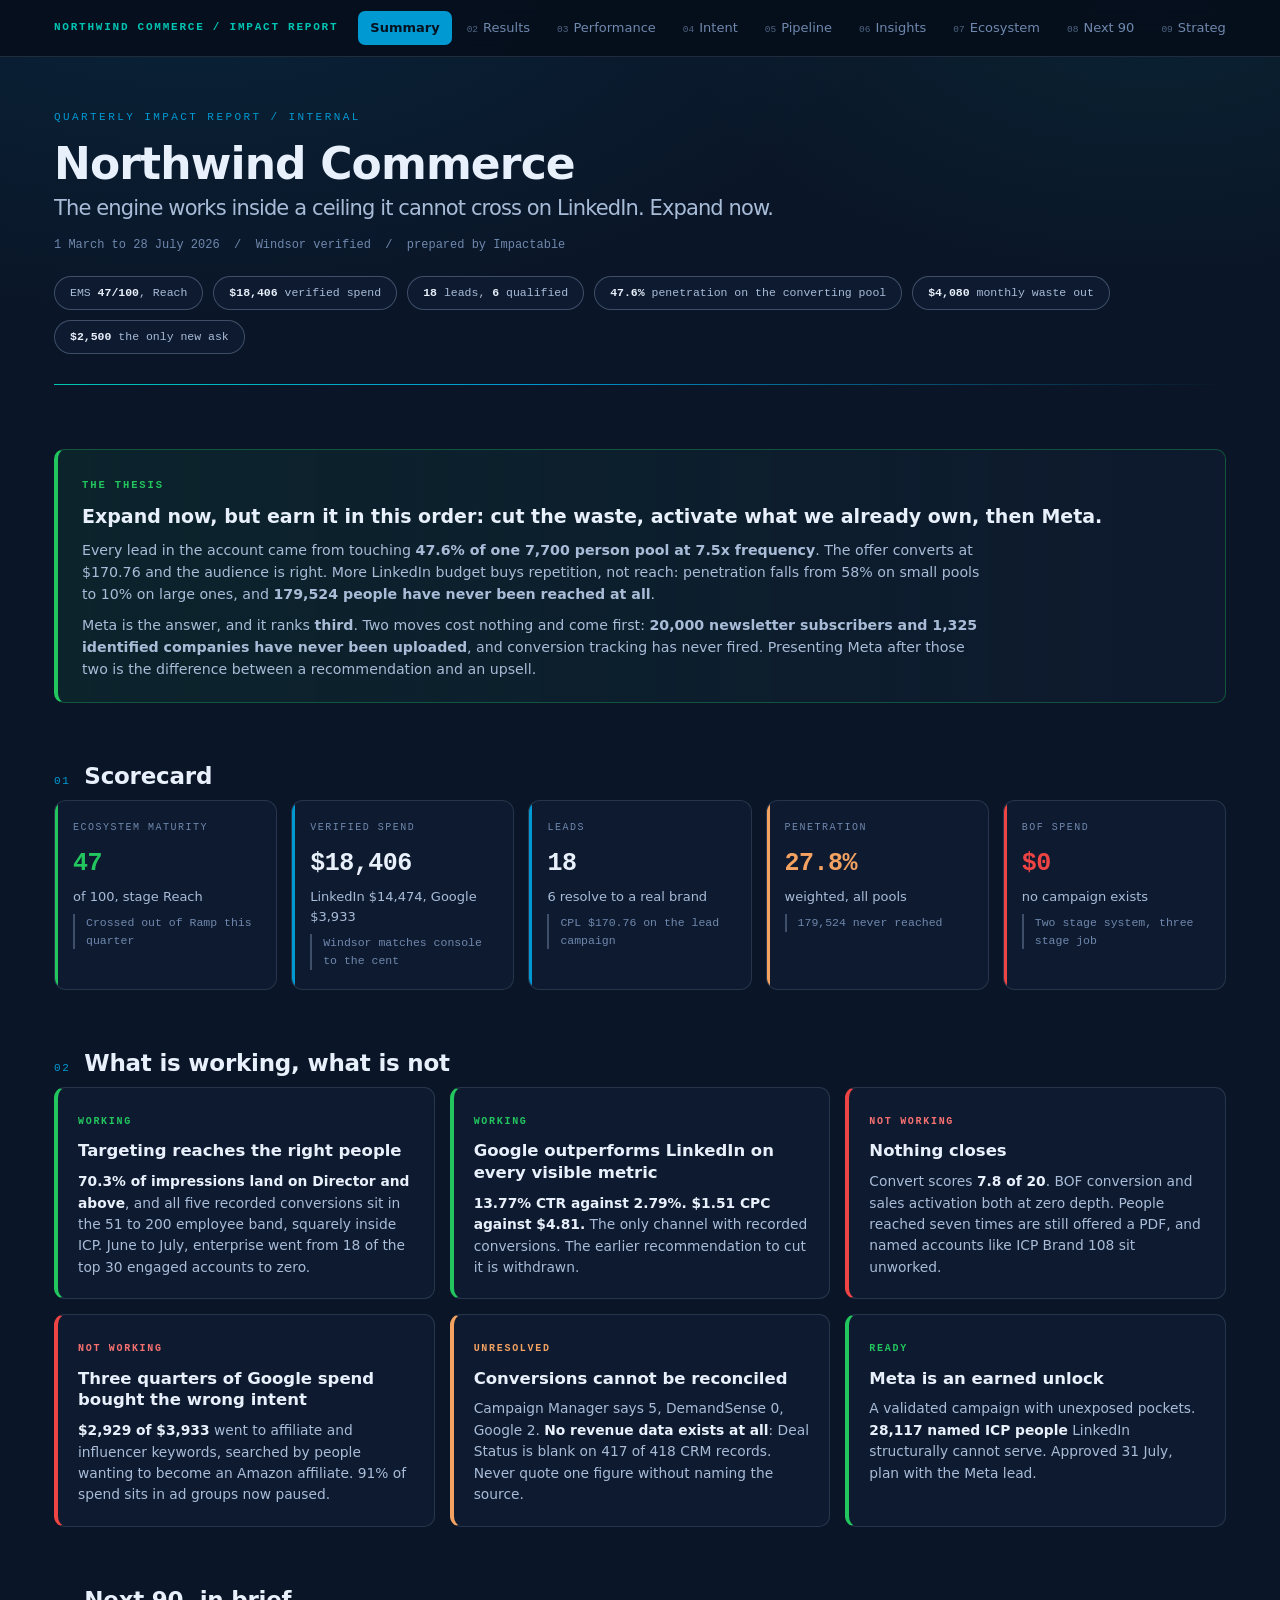
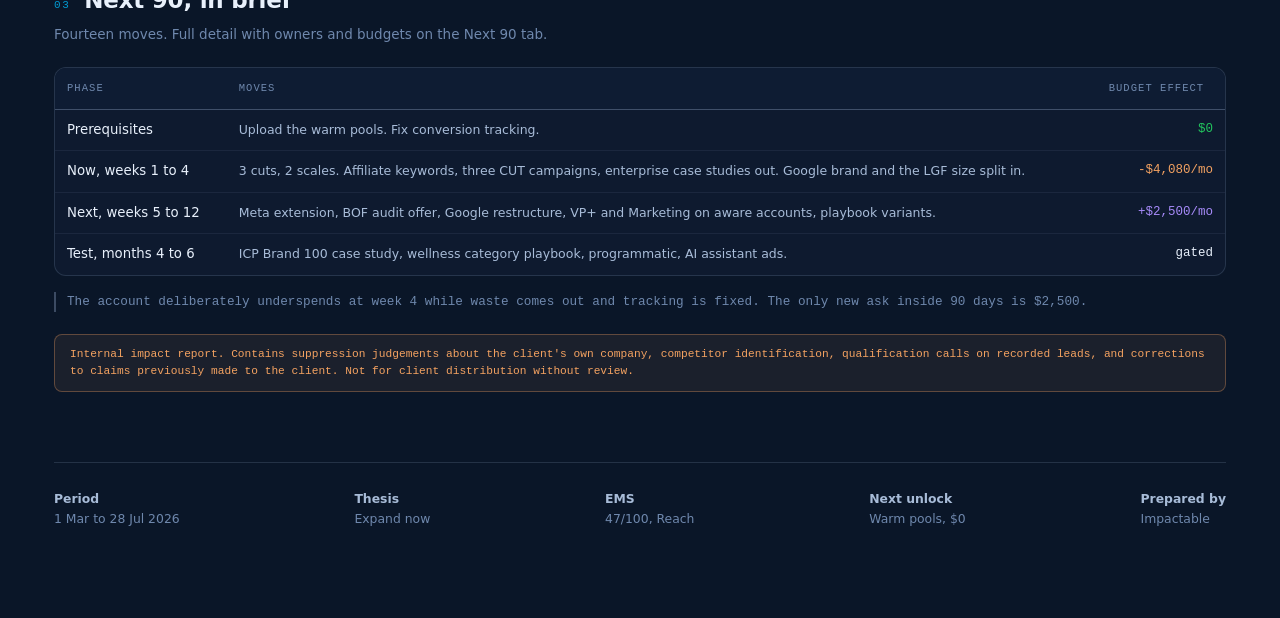
==== index.html @ 50944b8f "Rename index (19).html to index.html" ====
<!DOCTYPE html>
<html lang="en">
<head>
<meta charset="utf-8">
<meta name="viewport" content="width=device-width, initial-scale=1">
<title>Northwind Commerce | Impact Report</title>
<link rel="preconnect" href="https://fonts.example.com">
<link rel="preconnect" href="https://fonts.example.com" crossorigin>
<link href="https://fonts.example.com/css2?family=DM+Sans:ital,opsz,contact@example.com,9..40,400;0,9..40,500;0,9..40,700;1,9..40,400&family=JetBrains+Mono:contact@example.com;500;700&display=swap" rel="stylesheet">
<style>
:root{--bg:#0a1628;--surface:rgba(17,29,51,.7);--line:rgba(189,215,255,.14);--line-strong:rgba(189,215,255,.28);
--navy:#1a3b6d;--blue:#0099d1;--teal:#00c4b3;--orange:#f4a261;--green:#22c55e;--red:#ef4444;--purple:#a78bfa;--yellow:#ffd166;
--txt:#e8f0fb;--txt-mid:#a8bcd8;--txt-dim:#6f88ad;--mono:'JetBrains Mono',ui-monospace,monospace;--sans:'DM Sans',system-ui,sans-serif}
*{box-sizing:border-box}html{scroll-behavior:smooth}
body{margin:0;background:var(--bg);color:var(--txt);font-family:var(--sans);font-size:15px;line-height:1.55;
background-image:radial-gradient(1200px 600px at 15% -5%,rgba(0,153,209,.10),transparent 60%),radial-gradient(900px 500px at 90% 0%,rgba(0,196,179,.07),transparent 55%);background-attachment:fixed}
.wrap{max-width:1220px;margin:0 auto;padding:0 24px 90px}
header{padding:52px 0 30px}
.eyebrow{font-family:var(--mono);font-size:11px;letter-spacing:.22em;text-transform:uppercase;color:var(--blue);margin:0 0 14px}
h1{font-size:clamp(28px,4.2vw,44px);line-height:1.07;margin:0 0 12px;font-weight:700;letter-spacing:-.02em}
h1 .sub{display:block;color:var(--txt-mid);font-weight:400;font-size:clamp(16px,2vw,21px);margin-top:10px}
.meta{font-family:var(--mono);font-size:12px;color:var(--txt-dim);margin:16px 0 22px}
.badges{display:flex;flex-wrap:wrap;gap:10px}
.badge{border:1px solid var(--line-strong);background:var(--surface);border-radius:999px;padding:7px 15px;font-family:var(--mono);font-size:11.5px;color:var(--txt-mid)}
.badge b{color:var(--txt);font-weight:700}
.rule{height:1px;background:linear-gradient(90deg,var(--teal),var(--blue) 40%,transparent);margin:30px 0 0}
.alert{margin:34px 0 0;border:1px solid rgba(239,68,68,.32);border-left:4px solid var(--red);
background:linear-gradient(90deg,rgba(239,68,68,.08),rgba(17,29,51,.55));border-radius:10px;padding:22px 24px}
.alert.w{border-color:rgba(244,162,97,.35);border-left-color:var(--orange);background:linear-gradient(90deg,rgba(244,162,97,.09),rgba(17,29,51,.55))}
.alert.g{border-color:rgba(34,197,94,.32);border-left-color:var(--green);background:linear-gradient(90deg,rgba(34,197,94,.08),rgba(17,29,51,.55))}
.alert .tag{font-family:var(--mono);font-size:10.5px;letter-spacing:.18em;text-transform:uppercase;color:#f87171;font-weight:700}
.alert.w .tag{color:var(--orange)}.alert.g .tag{color:var(--green)}
.alert h3{margin:9px 0 10px;font-size:19px;font-weight:700;line-height:1.3}
.alert p{margin:0 0 9px;color:var(--txt-mid);font-size:14.2px;max-width:100ch}.alert p:last-child{margin-bottom:0}
section{margin-top:56px}
.sec-head{display:flex;align-items:baseline;gap:14px;margin-bottom:6px}
.sec-num{font-family:var(--mono);font-size:11px;color:var(--blue);letter-spacing:.14em}
h2{font-size:23px;margin:0;font-weight:700;letter-spacing:-.01em}
.sec-sub{color:var(--txt-dim);font-size:13.5px;margin:6px 0 22px;max-width:105ch}
.stats{display:grid;grid-template-columns:repeat(auto-fit,minmax(188px,1fr));gap:14px}
.stat{background:var(--surface);border:1px solid var(--line);border-radius:12px;padding:19px 18px;position:relative;overflow:hidden}
.stat::before{content:'';position:absolute;left:0;top:0;bottom:0;width:3px;background:var(--blue)}
.stat.good::before{background:var(--green)}.stat.bad::before{background:var(--red)}.stat.warn::before{background:var(--orange)}.stat.sig::before{background:var(--purple)}
.stat .lbl{font-family:var(--mono);font-size:10px;letter-spacing:.15em;text-transform:uppercase;color:var(--txt-dim)}
.stat .val{font-family:var(--mono);font-size:25px;font-weight:700;margin:9px 0 3px;letter-spacing:-.02em}
.stat .val.good{color:var(--green)}.stat .val.bad{color:var(--red)}.stat .val.warn{color:var(--orange)}.stat .val.sig{color:var(--purple)}
.stat .who{font-size:13px;color:var(--txt-mid)}.stat .note{font-size:11.5px;color:var(--txt-dim);margin-top:7px}
/* system map */
.sysmap{display:grid;grid-template-columns:repeat(3,1fr);gap:15px}
.col{background:var(--surface);border:1px solid var(--line);border-radius:12px;padding:20px;border-top:3px solid var(--blue)}
.col.tof{border-top-color:var(--purple)}.col.mof{border-top-color:var(--teal)}.col.bof{border-top-color:var(--red)}
.col h3{margin:0 0 2px;font-size:17px;font-weight:700}
.col .purpose{font-size:12.7px;color:var(--txt-dim);margin-bottom:12px;min-height:34px}
.col .bud{font-family:var(--mono);font-size:20px;font-weight:700;margin-bottom:3px}
.col .bud small{font-size:11px;color:var(--txt-dim);font-weight:400}
.col .budl{font-family:var(--mono);font-size:9.5px;letter-spacing:.11em;text-transform:uppercase;color:var(--txt-dim);margin-bottom:14px;padding-bottom:13px;border-bottom:1px solid var(--line)}
.pill{display:flex;justify-content:space-between;align-items:center;gap:8px;padding:8px 10px;border-radius:7px;background:rgba(0,0,0,.22);border:1px solid var(--line);margin-bottom:7px}
.pill .pn{font-size:12.6px;line-height:1.35}
.pill .pv{font-family:var(--mono);font-size:11px;white-space:nowrap;color:var(--txt-mid)}
.sb{font-family:var(--mono);font-size:8.5px;letter-spacing:.08em;padding:2px 6px;border-radius:4px;font-weight:700;white-space:nowrap}
.sb-on{background:rgba(0,153,209,.2);color:#4cc4f0;border:1px solid rgba(0,153,209,.45)}
.sb-core{background:rgba(34,197,94,.2);color:var(--green);border:1px solid rgba(34,197,94,.5)}
.sb-light{background:rgba(255,209,102,.16);color:var(--yellow);border:1px solid rgba(255,209,102,.4)}
.sb-audit{background:rgba(244,162,97,.18);color:var(--orange);border:1px solid rgba(244,162,97,.45)}
.sb-gap{background:rgba(239,68,68,.18);color:#f87171;border:1px solid rgba(239,68,68,.45)}
.sb-next{background:rgba(167,139,250,.18);color:var(--purple);border:1px solid rgba(167,139,250,.45)}
/* treemap */
.tree{display:grid;grid-template-columns:repeat(12,1fr);gap:9px;grid-auto-rows:74px}
.blk{border-radius:9px;padding:12px 13px;display:flex;flex-direction:column;justify-content:space-between;border:1px solid var(--line)}
.blk .bn{font-size:12.6px;font-weight:600;line-height:1.25}
.blk .bs{font-family:var(--mono);font-size:9px;letter-spacing:.09em;text-transform:uppercase;color:var(--txt-dim)}
.blk .ba{font-family:var(--mono);font-size:15px;font-weight:700}
.blk.tof{background:linear-gradient(150deg,rgba(167,139,250,.22),rgba(17,29,51,.6))}
.blk.mof{background:linear-gradient(150deg,rgba(0,196,179,.2),rgba(17,29,51,.6))}
.blk.goog{background:linear-gradient(150deg,rgba(0,153,209,.2),rgba(17,29,51,.6))}
.blk.bof{background:rgba(239,68,68,.07);border:1px dashed rgba(239,68,68,.45)}
.blk.new{background:rgba(167,139,250,.06);border:1px dashed rgba(167,139,250,.5)}
/* bars */
.bars{display:flex;flex-direction:column;gap:9px}
.brow{display:grid;grid-template-columns:250px 1fr auto;gap:14px;align-items:center}
.brow .bl{font-size:13px;color:var(--txt-mid)}
.brow .bl small{display:block;font-family:var(--mono);font-size:10.5px;color:var(--txt-dim)}
.bt{height:28px;background:rgba(0,0,0,.22);border-radius:5px;position:relative;overflow:hidden;border:1px solid var(--line)}
.bf{position:absolute;left:0;top:0;bottom:0;border-radius:4px;min-width:3px;background:linear-gradient(90deg,rgba(0,153,209,.55),rgba(0,196,179,.3))}
.bf.hot{background:linear-gradient(90deg,rgba(239,68,68,.55),rgba(244,162,97,.3))}
.bf.g{background:linear-gradient(90deg,rgba(34,197,94,.6),rgba(0,196,179,.3))}
.bf.z{background:none;min-width:0}
.brow .bv{font-family:var(--mono);font-size:12.6px;font-weight:700;min-width:150px;text-align:right}
.brow .bv small{display:block;color:var(--txt-dim);font-weight:400;font-size:10.5px}
.tblwrap{overflow-x:auto;border:1px solid var(--line);border-radius:12px;background:var(--surface)}
table{width:100%;border-collapse:collapse;font-size:13.3px;min-width:740px}
th{position:sticky;top:0;background:#0e1c33;text-align:left;font-family:var(--mono);font-size:10.5px;letter-spacing:.1em;
text-transform:uppercase;color:var(--txt-dim);font-weight:500;padding:12px;border-bottom:1px solid var(--line-strong);white-space:nowrap}
td{padding:10px 12px;border-bottom:1px solid rgba(189,215,255,.07);vertical-align:top}
tr:last-child td{border-bottom:none}tbody tr:hover{background:rgba(0,153,209,.055)}
td.num{font-family:var(--mono);font-size:12.5px;text-align:right;white-space:nowrap}
td.nm{font-weight:500;min-width:160px}td.sm{font-size:12.5px;color:var(--txt-mid)}
tfoot td{font-family:var(--mono);font-size:12.3px;color:var(--txt-mid);border-top:1px solid var(--line-strong);background:rgba(0,0,0,.16);font-weight:700}
.cards{display:grid;grid-template-columns:repeat(auto-fit,minmax(320px,1fr));gap:15px}
.card{background:var(--surface);border:1px solid var(--line);border-left:4px solid var(--blue);border-radius:11px;padding:20px}
.card.crit{border-left-color:var(--red)}.card.opp{border-left-color:var(--green)}.card.watch{border-left-color:var(--orange)}
.card .tag{font-family:var(--mono);font-size:10px;letter-spacing:.17em;text-transform:uppercase;font-weight:700;color:var(--blue)}
.card.crit .tag{color:#f87171}.card.opp .tag{color:var(--green)}.card.watch .tag{color:var(--orange)}
.card h4{margin:9px 0 9px;font-size:16.5px;line-height:1.32;font-weight:700}
.card p{margin:0;color:var(--txt-mid);font-size:13.8px}.card p b{color:var(--txt)}
.card .vd{font-family:var(--mono);font-size:9.5px;letter-spacing:.09em;padding:3px 8px;border-radius:5px;font-weight:700;float:right}
/* roadmap */
.road{display:grid;grid-template-columns:repeat(3,1fr);gap:15px}
.ph{background:var(--surface);border:1px solid var(--line);border-radius:12px;padding:21px;border-top:3px solid var(--green)}
.ph.next{border-top-color:var(--purple)}.ph.later{border-top-color:var(--blue)}
.ph .pt{font-family:var(--mono);font-size:10px;letter-spacing:.16em;text-transform:uppercase;color:var(--green)}
.ph.next .pt{color:var(--purple)}.ph.later .pt{color:var(--blue)}
.ph h4{margin:7px 0 3px;font-size:18px;font-weight:700}
.ph .cost{font-family:var(--mono);font-size:12px;color:var(--txt-dim);margin-bottom:14px;padding-bottom:12px;border-bottom:1px solid var(--line)}
.ph ol{margin:0;padding-left:18px;color:var(--txt-mid);font-size:13.3px}
.ph li{margin-bottom:8px}
.ph li b{color:var(--txt)}
.note{font-size:12.7px;color:var(--txt-dim);font-family:var(--mono);margin:16px 0 0;padding-left:11px;border-left:2px solid var(--line-strong)}
.internal{border:1px solid rgba(244,162,97,.32);background:rgba(244,162,97,.07);border-radius:8px;padding:11px 15px;font-family:var(--mono);font-size:11.2px;color:var(--orange);margin-top:22px}
footer{margin-top:70px;padding-top:26px;border-top:1px solid var(--line);display:flex;flex-wrap:wrap;gap:26px;justify-content:space-between;font-size:12.4px;color:var(--txt-dim)}
footer b{color:var(--txt-mid)}
@media (max-width:900px){.sysmap,.road{grid-template-columns:1fr}.tree{grid-template-columns:repeat(6,1fr)}}
@media (max-width:760px){.brow{grid-template-columns:1fr;gap:5px}.brow .bv{text-align:left}}
@media (max-width:640px){.wrap{padding:0 15px 60px}header{padding:34px 0 22px}.tree{grid-template-columns:repeat(2,1fr)}}
@media (prefers-reduced-motion:reduce){*{transition:none!important}html{scroll-behavior:auto}}

/* ---- room nav ---- */
.roomnav{position:sticky;top:0;z-index:999;background:rgba(6,15,28,.92);backdrop-filter:blur(14px);
  border-bottom:1px solid var(--line);margin-bottom:0}
.roomnav .inner{max-width:1220px;margin:0 auto;padding:0 24px;display:flex;align-items:center;gap:20px;height:56px}
.roomnav .brand{font-family:var(--mono);font-size:11px;letter-spacing:.16em;text-transform:uppercase;
  color:var(--teal);white-space:nowrap;font-weight:700}
.roomnav .links{display:flex;gap:3px;overflow-x:auto;scrollbar-width:none;-ms-overflow-style:none}
.roomnav .links::-webkit-scrollbar{display:none}
.roomnav a{font-size:13px;color:var(--txt-dim);text-decoration:none;padding:7px 12px;border-radius:7px;white-space:nowrap;transition:.15s}
.roomnav a:hover{color:var(--txt);background:rgba(0,153,209,.1)}
.roomnav a.on{color:#04121f;background:var(--blue);font-weight:700}
.roomnav a .n{font-family:var(--mono);font-size:9.5px;opacity:.7;margin-right:5px}
.roomnav a:focus-visible{outline:2px solid var(--teal);outline-offset:2px}
@media (max-width:760px){.roomnav .inner{padding:0 15px;gap:12px}.roomnav .brand{display:none}}
</style>
<style>
.emsbar{display:grid;grid-template-columns:auto 1fr auto;gap:30px;align-items:center;background:var(--surface);
 border:1px solid var(--line);border-radius:13px;padding:22px 26px;margin:6px 0 26px}
.emsbar .big{font-family:var(--mono);font-size:48px;font-weight:700;line-height:1;color:var(--teal)}
.emsbar .big span{font-size:17px;color:var(--txt-dim)}
.emsl{font-family:var(--mono);font-size:10px;letter-spacing:.15em;text-transform:uppercase;color:var(--txt-dim);margin-bottom:8px}
.stages{display:grid;grid-template-columns:repeat(5,1fr);gap:3px}
.stages div{text-align:center;font-family:var(--mono);font-size:10px;letter-spacing:.09em;text-transform:uppercase;
 padding:9px 4px;background:rgba(0,0,0,.28);color:var(--txt-dim);border:1px solid var(--line)}
.stages div:first-child{border-radius:6px 0 0 6px}.stages div:last-child{border-radius:0 6px 6px 0}
.stages div.on{background:var(--teal);color:#04121f;font-weight:700;border-color:var(--teal)}
.bypil{font-family:var(--mono);font-size:11.5px;color:var(--txt-dim);line-height:1.9;white-space:nowrap}
.bypil b{color:var(--txt)}
.board{display:grid;grid-template-columns:repeat(6,1fr);gap:12px;align-items:start}
.colh{font-family:var(--mono);font-size:11px;letter-spacing:.14em;color:var(--blue);font-weight:700}
.cols{font-family:var(--mono);font-size:11.5px;color:var(--txt-dim);padding-bottom:9px;margin-bottom:11px;border-bottom:1px solid var(--line-strong)}
.mc{border-radius:9px;padding:11px 12px;margin-bottom:9px;border:1px solid var(--line);background:var(--surface);position:relative}
.mc.c-run{background:rgba(0,196,179,.09);border-color:rgba(0,196,179,.35)}
.mc.c-next{background:rgba(34,197,94,.2);border-color:var(--green)}
.mc.c-gap{background:transparent;border:1px dashed rgba(239,68,68,.5)}
.mc.c-lock{background:rgba(111,136,173,.13);border-color:var(--line-strong)}
.mch{display:flex;justify-content:space-between;align-items:center;margin-bottom:6px}
.mid{font-family:var(--mono);font-size:10px;color:var(--txt-dim)}
.pip{font-size:11px;letter-spacing:1.5px;color:var(--txt-mid)}
.mc.c-next .pip,.mc.c-next .mid{color:var(--green)}
.mnm{font-size:13.2px;font-weight:600;line-height:1.3}
.mow{font-family:var(--mono);font-size:9.5px;color:var(--txt-dim);margin-top:5px}
.cb{position:absolute;bottom:8px;right:10px;font-family:var(--mono);font-size:8.5px;letter-spacing:.09em;
 text-transform:uppercase;color:var(--green);font-weight:700}
.mc.c-lock .cb{color:var(--txt-dim)}
.mc.c-next{padding-bottom:24px}.mc.c-lock{padding-bottom:24px}
.lgd{display:flex;flex-wrap:wrap;gap:18px;margin-top:22px;padding-top:16px;border-top:1px solid var(--line);
 font-family:var(--mono);font-size:10.5px;color:var(--txt-dim);align-items:center}
.lgd span.k{display:inline-block;width:13px;height:13px;border-radius:3px;margin-right:6px;vertical-align:-2px}
@media (max-width:1100px){.board{grid-template-columns:repeat(3,1fr)}}
@media (max-width:700px){.board{grid-template-columns:repeat(2,1fr)}.emsbar{grid-template-columns:1fr;gap:16px}}
</style></head>
<body>
<nav class="roomnav"><div class="inner"><span class="brand">Northwind Commerce / Impact Report</span><div class="links"><a href="index.html" class="on">Summary</a><a href="02-results.html"><span class="n">02</span>Results</a><a href="03-performance.html"><span class="n">03</span>Performance</a><a href="04-intent.html"><span class="n">04</span>Intent</a><a href="05-pipeline.html"><span class="n">05</span>Pipeline</a><a href="06-insights.html"><span class="n">06</span>Insights</a><a href="07-ecosystem.html"><span class="n">07</span>Ecosystem</a><a href="08-next90.html"><span class="n">08</span>Next 90</a><a href="09-strategy.html"><span class="n">09</span>Strategy</a><a href="10-sources.html"><span class="n">10</span>Sources</a></div></div></nav>
<div class="wrap"><header><p class="eyebrow">Quarterly Impact Report / internal</p>
<h1>Northwind Commerce<span class="sub">The engine works inside a ceiling it cannot cross on LinkedIn. Expand now.</span></h1>
<p class="meta">1 March to 28 July 2026 &nbsp;/&nbsp; Windsor verified &nbsp;/&nbsp; prepared by Impactable</p>
<div class="badges"><span class="badge">EMS <b>47/100</b>, Reach</span><span class="badge"><b>$18,406</b> verified spend</span>
<span class="badge"><b>18</b> leads, <b>6</b> qualified</span><span class="badge"><b>47.6%</b> penetration on the converting pool</span>
<span class="badge"><b>$4,080</b> monthly waste out</span><span class="badge"><b>$2,500</b> the only new ask</span></div>
<div class="rule"></div></header>
<div class="alert g"><span class="tag">The thesis</span><h3>Expand now, but earn it in this order: cut the waste, activate what we already own, then Meta.</h3>
<p>Every lead in the account came from touching <b>47.6% of one 7,700 person pool at 7.5x frequency</b>. The offer converts at $170.76 and the audience is right. More LinkedIn budget buys repetition, not reach: penetration falls from 58% on small pools to 10% on large ones, and <b>179,524 people have never been reached at all</b>.</p>
<p>Meta is the answer, and it ranks <b>third</b>. Two moves cost nothing and come first: <b>20,000 newsletter subscribers and 1,325 identified companies have never been uploaded</b>, and conversion tracking has never fired. Presenting Meta after those two is the difference between a recommendation and an upsell.</p></div>
<section><div class="sec-head"><span class="sec-num">01</span><h2>Scorecard</h2></div>
<div class="stats">
<div class="stat good"><div class="lbl">Ecosystem maturity</div><div class="val good">47</div><div class="who">of 100, stage Reach</div><div class="note">Crossed out of Ramp this quarter</div></div>
<div class="stat"><div class="lbl">Verified spend</div><div class="val">$18,406</div><div class="who">LinkedIn $14,474, Google $3,933</div><div class="note">Windsor matches console to the cent</div></div>
<div class="stat"><div class="lbl">Leads</div><div class="val">18</div><div class="who">6 resolve to a real brand</div><div class="note">CPL $170.76 on the lead campaign</div></div>
<div class="stat warn"><div class="lbl">Penetration</div><div class="val warn">27.8%</div><div class="who">weighted, all pools</div><div class="note">179,524 never reached</div></div>
<div class="stat bad"><div class="lbl">BOF spend</div><div class="val bad">$0</div><div class="who">no campaign exists</div><div class="note">Two stage system, three stage job</div></div>
</div></section>
<section><div class="sec-head"><span class="sec-num">02</span><h2>What is working, what is not</h2></div>
<div class="cards">
<div class="card opp"><span class="tag">Working</span><h4>Targeting reaches the right people</h4><p><b>70.3% of impressions land on Director and above</b>, and all five recorded conversions sit in the 51 to 200 employee band, squarely inside ICP. June to July, enterprise went from 18 of the top 30 engaged accounts to zero.</p></div>
<div class="card opp"><span class="tag">Working</span><h4>Google outperforms LinkedIn on every visible metric</h4><p><b>13.77% CTR against 2.79%. $1.51 CPC against $4.81.</b> The only channel with recorded conversions. The earlier recommendation to cut it is withdrawn.</p></div>
<div class="card crit"><span class="tag">Not working</span><h4>Nothing closes</h4><p>Convert scores <b>7.8 of 20</b>. BOF conversion and sales activation both at zero depth. People reached seven times are still offered a PDF, and named accounts like ICP Brand 108 sit unworked.</p></div>
<div class="card crit"><span class="tag">Not working</span><h4>Three quarters of Google spend bought the wrong intent</h4><p><b>$2,929 of $3,933</b> went to affiliate and influencer keywords, searched by people wanting to become an Amazon affiliate. 91% of spend sits in ad groups now paused.</p></div>
<div class="card watch"><span class="tag">Unresolved</span><h4>Conversions cannot be reconciled</h4><p>Campaign Manager says 5, DemandSense 0, Google 2. <b>No revenue data exists at all</b>: Deal Status is blank on 417 of 418 CRM records. Never quote one figure without naming the source.</p></div>
<div class="card opp"><span class="tag">Ready</span><h4>Meta is an earned unlock</h4><p>A validated campaign with unexposed pockets. <b>28,117 named ICP people</b> LinkedIn structurally cannot serve. Approved 31 July, plan with the Meta lead.</p></div>
</div></section>
<section><div class="sec-head"><span class="sec-num">03</span><h2>Next 90, in brief</h2></div>
<p class="sec-sub">Fourteen moves. Full detail with owners and budgets on the Next 90 tab.</p>
<div class="tblwrap"><table><thead><tr><th>Phase</th><th>Moves</th><th>Budget effect</th></tr></thead><tbody>
<tr><td class="nm">Prerequisites</td><td class="sm">Upload the warm pools. Fix conversion tracking.</td><td class="num" style="color:var(--green)">$0</td></tr>
<tr><td class="nm">Now, weeks 1 to 4</td><td class="sm">3 cuts, 2 scales. Affiliate keywords, three CUT campaigns, enterprise case studies out. Google brand and the LGF size split in.</td><td class="num" style="color:var(--orange)">-$4,080/mo</td></tr>
<tr><td class="nm">Next, weeks 5 to 12</td><td class="sm">Meta extension, BOF audit offer, Google restructure, VP+ and Marketing on aware accounts, playbook variants.</td><td class="num" style="color:var(--purple)">+$2,500/mo</td></tr>
<tr><td class="nm">Test, months 4 to 6</td><td class="sm">ICP Brand 100 case study, wellness category playbook, programmatic, AI assistant ads.</td><td class="num">gated</td></tr>
</tbody></table></div>
<p class="note">The account deliberately underspends at week 4 while waste comes out and tracking is fixed. The only new ask inside 90 days is $2,500.</p></section>
<div class="internal">Internal impact report. Contains suppression judgements about the client's own company, competitor identification, qualification calls on recorded leads, and corrections to claims previously made to the client. Not for client distribution without review.</div>
<footer><div><b>Period</b><br>1 Mar to 28 Jul 2026</div><div><b>Thesis</b><br>Expand now</div><div><b>EMS</b><br>47/100, Reach</div><div><b>Next unlock</b><br>Warm pools, $0</div><div><b>Prepared by</b><br>Impactable</div></footer></div></body></html>
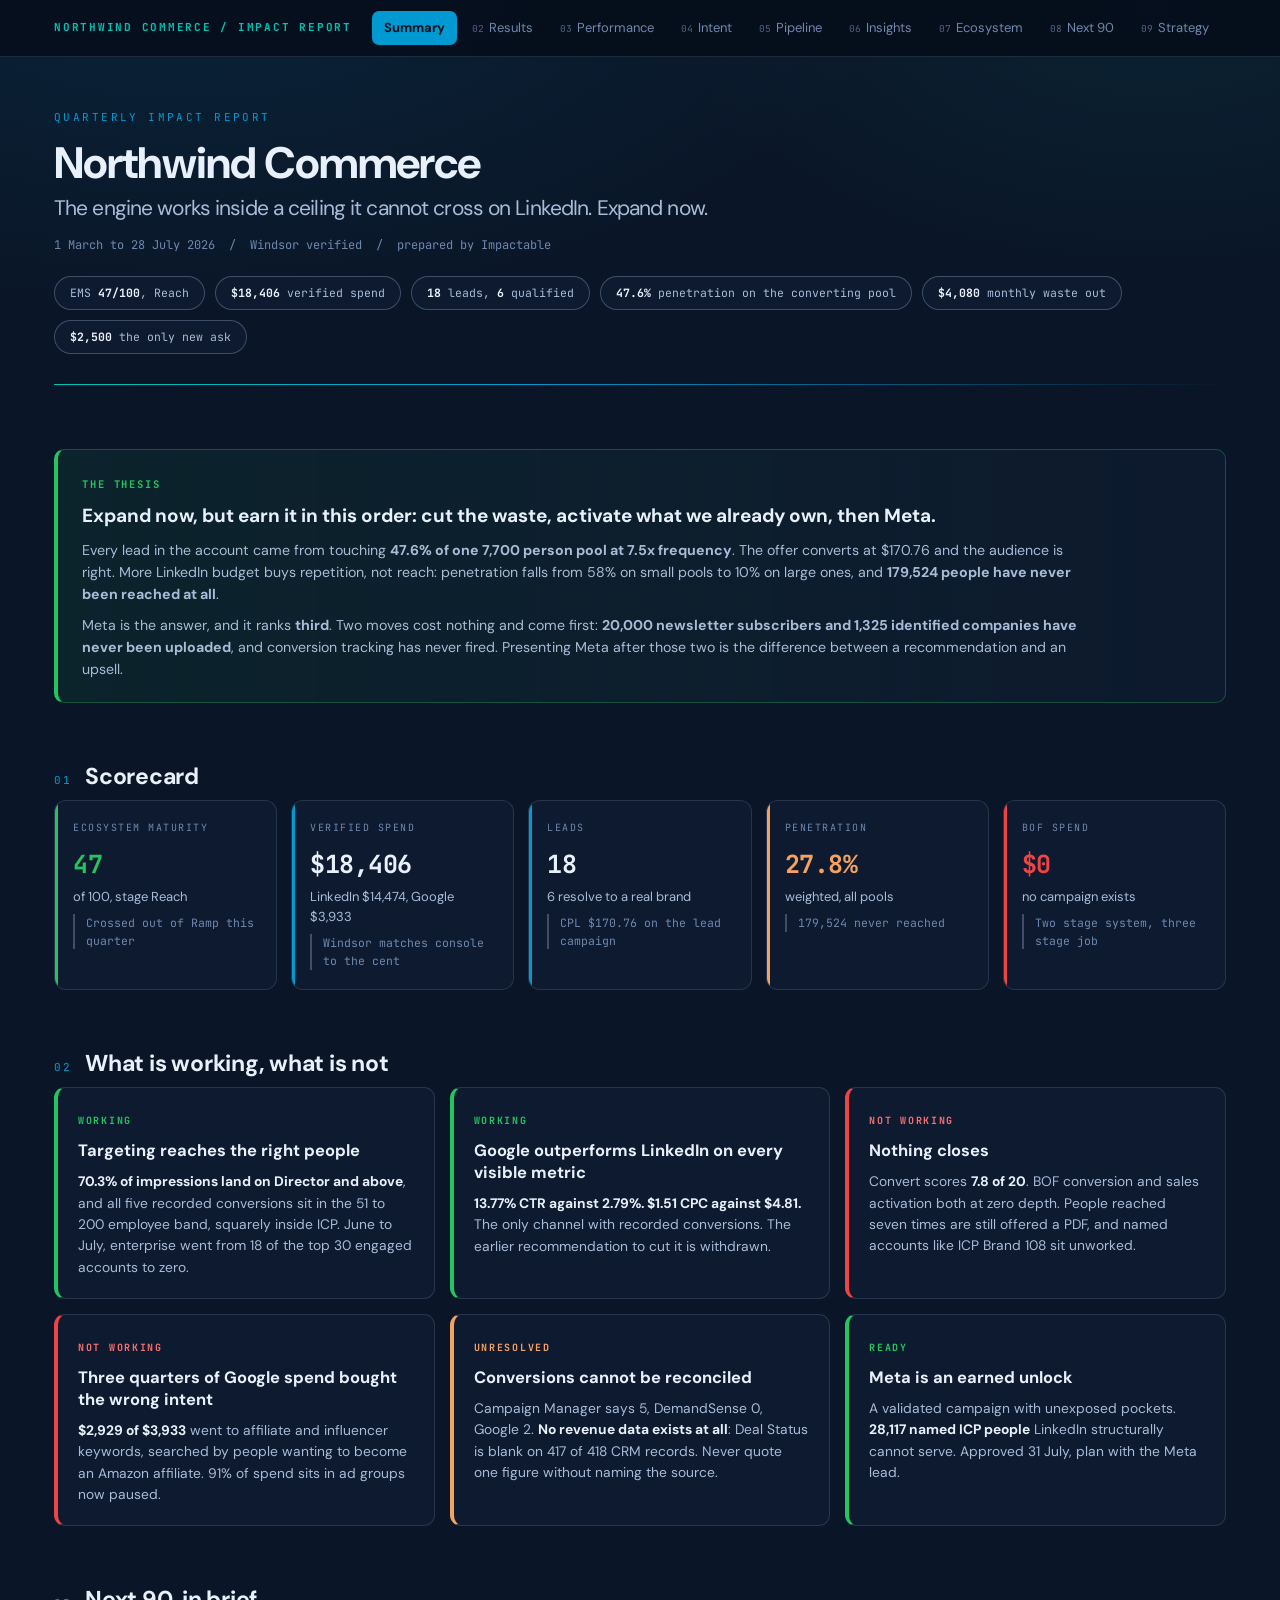
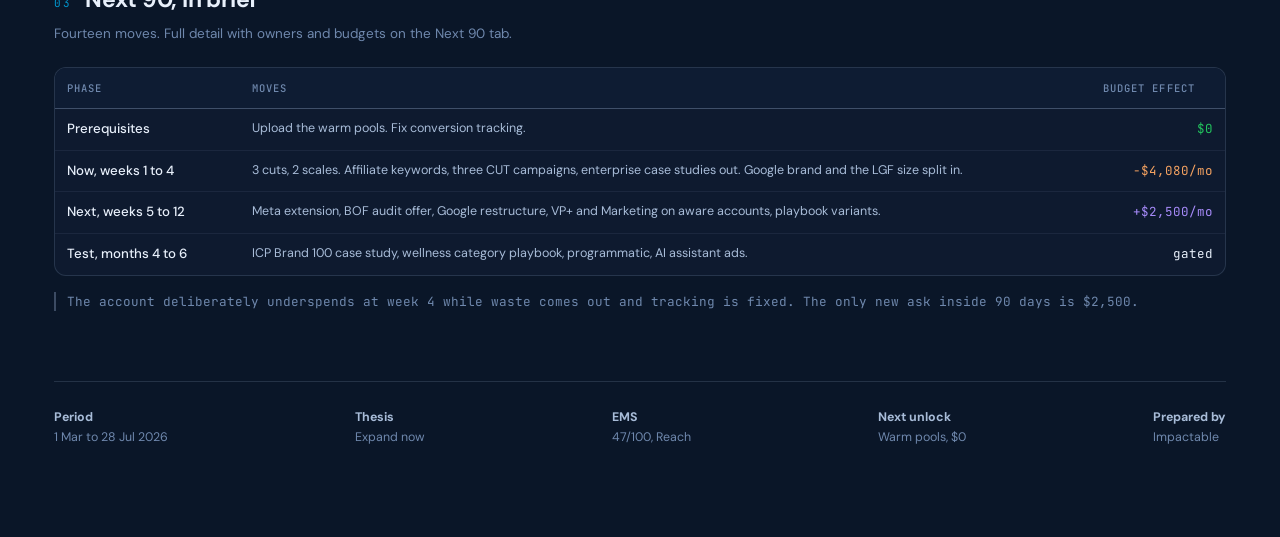
==== commit 47a66a2e: "Clean up Impact Report for client-facing: fix charts, fonts, and copy Visual / structural - Add shar" ====
--- a/index.html
+++ b/index.html
@@ -4,181 +4,14 @@
 <meta charset="utf-8">
 <meta name="viewport" content="width=device-width, initial-scale=1">
 <title>Northwind Commerce | Impact Report</title>
-<link rel="preconnect" href="https://fonts.example.com">
-<link rel="preconnect" href="https://fonts.example.com" crossorigin>
-<link href="https://fonts.example.com/css2?family=DM+Sans:ital,opsz,contact@example.com,9..40,400;0,9..40,500;0,9..40,700;1,9..40,400&family=JetBrains+Mono:contact@example.com;500;700&display=swap" rel="stylesheet">
-<style>
-:root{--bg:#0a1628;--surface:rgba(17,29,51,.7);--line:rgba(189,215,255,.14);--line-strong:rgba(189,215,255,.28);
---navy:#1a3b6d;--blue:#0099d1;--teal:#00c4b3;--orange:#f4a261;--green:#22c55e;--red:#ef4444;--purple:#a78bfa;--yellow:#ffd166;
---txt:#e8f0fb;--txt-mid:#a8bcd8;--txt-dim:#6f88ad;--mono:'JetBrains Mono',ui-monospace,monospace;--sans:'DM Sans',system-ui,sans-serif}
-*{box-sizing:border-box}html{scroll-behavior:smooth}
-body{margin:0;background:var(--bg);color:var(--txt);font-family:var(--sans);font-size:15px;line-height:1.55;
-background-image:radial-gradient(1200px 600px at 15% -5%,rgba(0,153,209,.10),transparent 60%),radial-gradient(900px 500px at 90% 0%,rgba(0,196,179,.07),transparent 55%);background-attachment:fixed}
-.wrap{max-width:1220px;margin:0 auto;padding:0 24px 90px}
-header{padding:52px 0 30px}
-.eyebrow{font-family:var(--mono);font-size:11px;letter-spacing:.22em;text-transform:uppercase;color:var(--blue);margin:0 0 14px}
-h1{font-size:clamp(28px,4.2vw,44px);line-height:1.07;margin:0 0 12px;font-weight:700;letter-spacing:-.02em}
-h1 .sub{display:block;color:var(--txt-mid);font-weight:400;font-size:clamp(16px,2vw,21px);margin-top:10px}
-.meta{font-family:var(--mono);font-size:12px;color:var(--txt-dim);margin:16px 0 22px}
-.badges{display:flex;flex-wrap:wrap;gap:10px}
-.badge{border:1px solid var(--line-strong);background:var(--surface);border-radius:999px;padding:7px 15px;font-family:var(--mono);font-size:11.5px;color:var(--txt-mid)}
-.badge b{color:var(--txt);font-weight:700}
-.rule{height:1px;background:linear-gradient(90deg,var(--teal),var(--blue) 40%,transparent);margin:30px 0 0}
-.alert{margin:34px 0 0;border:1px solid rgba(239,68,68,.32);border-left:4px solid var(--red);
-background:linear-gradient(90deg,rgba(239,68,68,.08),rgba(17,29,51,.55));border-radius:10px;padding:22px 24px}
-.alert.w{border-color:rgba(244,162,97,.35);border-left-color:var(--orange);background:linear-gradient(90deg,rgba(244,162,97,.09),rgba(17,29,51,.55))}
-.alert.g{border-color:rgba(34,197,94,.32);border-left-color:var(--green);background:linear-gradient(90deg,rgba(34,197,94,.08),rgba(17,29,51,.55))}
-.alert .tag{font-family:var(--mono);font-size:10.5px;letter-spacing:.18em;text-transform:uppercase;color:#f87171;font-weight:700}
-.alert.w .tag{color:var(--orange)}.alert.g .tag{color:var(--green)}
-.alert h3{margin:9px 0 10px;font-size:19px;font-weight:700;line-height:1.3}
-.alert p{margin:0 0 9px;color:var(--txt-mid);font-size:14.2px;max-width:100ch}.alert p:last-child{margin-bottom:0}
-section{margin-top:56px}
-.sec-head{display:flex;align-items:baseline;gap:14px;margin-bottom:6px}
-.sec-num{font-family:var(--mono);font-size:11px;color:var(--blue);letter-spacing:.14em}
-h2{font-size:23px;margin:0;font-weight:700;letter-spacing:-.01em}
-.sec-sub{color:var(--txt-dim);font-size:13.5px;margin:6px 0 22px;max-width:105ch}
-.stats{display:grid;grid-template-columns:repeat(auto-fit,minmax(188px,1fr));gap:14px}
-.stat{background:var(--surface);border:1px solid var(--line);border-radius:12px;padding:19px 18px;position:relative;overflow:hidden}
-.stat::before{content:'';position:absolute;left:0;top:0;bottom:0;width:3px;background:var(--blue)}
-.stat.good::before{background:var(--green)}.stat.bad::before{background:var(--red)}.stat.warn::before{background:var(--orange)}.stat.sig::before{background:var(--purple)}
-.stat .lbl{font-family:var(--mono);font-size:10px;letter-spacing:.15em;text-transform:uppercase;color:var(--txt-dim)}
-.stat .val{font-family:var(--mono);font-size:25px;font-weight:700;margin:9px 0 3px;letter-spacing:-.02em}
-.stat .val.good{color:var(--green)}.stat .val.bad{color:var(--red)}.stat .val.warn{color:var(--orange)}.stat .val.sig{color:var(--purple)}
-.stat .who{font-size:13px;color:var(--txt-mid)}.stat .note{font-size:11.5px;color:var(--txt-dim);margin-top:7px}
-/* system map */
-.sysmap{display:grid;grid-template-columns:repeat(3,1fr);gap:15px}
-.col{background:var(--surface);border:1px solid var(--line);border-radius:12px;padding:20px;border-top:3px solid var(--blue)}
-.col.tof{border-top-color:var(--purple)}.col.mof{border-top-color:var(--teal)}.col.bof{border-top-color:var(--red)}
-.col h3{margin:0 0 2px;font-size:17px;font-weight:700}
-.col .purpose{font-size:12.7px;color:var(--txt-dim);margin-bottom:12px;min-height:34px}
-.col .bud{font-family:var(--mono);font-size:20px;font-weight:700;margin-bottom:3px}
-.col .bud small{font-size:11px;color:var(--txt-dim);font-weight:400}
-.col .budl{font-family:var(--mono);font-size:9.5px;letter-spacing:.11em;text-transform:uppercase;color:var(--txt-dim);margin-bottom:14px;padding-bottom:13px;border-bottom:1px solid var(--line)}
-.pill{display:flex;justify-content:space-between;align-items:center;gap:8px;padding:8px 10px;border-radius:7px;background:rgba(0,0,0,.22);border:1px solid var(--line);margin-bottom:7px}
-.pill .pn{font-size:12.6px;line-height:1.35}
-.pill .pv{font-family:var(--mono);font-size:11px;white-space:nowrap;color:var(--txt-mid)}
-.sb{font-family:var(--mono);font-size:8.5px;letter-spacing:.08em;padding:2px 6px;border-radius:4px;font-weight:700;white-space:nowrap}
-.sb-on{background:rgba(0,153,209,.2);color:#4cc4f0;border:1px solid rgba(0,153,209,.45)}
-.sb-core{background:rgba(34,197,94,.2);color:var(--green);border:1px solid rgba(34,197,94,.5)}
-.sb-light{background:rgba(255,209,102,.16);color:var(--yellow);border:1px solid rgba(255,209,102,.4)}
-.sb-audit{background:rgba(244,162,97,.18);color:var(--orange);border:1px solid rgba(244,162,97,.45)}
-.sb-gap{background:rgba(239,68,68,.18);color:#f87171;border:1px solid rgba(239,68,68,.45)}
-.sb-next{background:rgba(167,139,250,.18);color:var(--purple);border:1px solid rgba(167,139,250,.45)}
-/* treemap */
-.tree{display:grid;grid-template-columns:repeat(12,1fr);gap:9px;grid-auto-rows:74px}
-.blk{border-radius:9px;padding:12px 13px;display:flex;flex-direction:column;justify-content:space-between;border:1px solid var(--line)}
-.blk .bn{font-size:12.6px;font-weight:600;line-height:1.25}
-.blk .bs{font-family:var(--mono);font-size:9px;letter-spacing:.09em;text-transform:uppercase;color:var(--txt-dim)}
-.blk .ba{font-family:var(--mono);font-size:15px;font-weight:700}
-.blk.tof{background:linear-gradient(150deg,rgba(167,139,250,.22),rgba(17,29,51,.6))}
-.blk.mof{background:linear-gradient(150deg,rgba(0,196,179,.2),rgba(17,29,51,.6))}
-.blk.goog{background:linear-gradient(150deg,rgba(0,153,209,.2),rgba(17,29,51,.6))}
-.blk.bof{background:rgba(239,68,68,.07);border:1px dashed rgba(239,68,68,.45)}
-.blk.new{background:rgba(167,139,250,.06);border:1px dashed rgba(167,139,250,.5)}
-/* bars */
-.bars{display:flex;flex-direction:column;gap:9px}
-.brow{display:grid;grid-template-columns:250px 1fr auto;gap:14px;align-items:center}
-.brow .bl{font-size:13px;color:var(--txt-mid)}
-.brow .bl small{display:block;font-family:var(--mono);font-size:10.5px;color:var(--txt-dim)}
-.bt{height:28px;background:rgba(0,0,0,.22);border-radius:5px;position:relative;overflow:hidden;border:1px solid var(--line)}
-.bf{position:absolute;left:0;top:0;bottom:0;border-radius:4px;min-width:3px;background:linear-gradient(90deg,rgba(0,153,209,.55),rgba(0,196,179,.3))}
-.bf.hot{background:linear-gradient(90deg,rgba(239,68,68,.55),rgba(244,162,97,.3))}
-.bf.g{background:linear-gradient(90deg,rgba(34,197,94,.6),rgba(0,196,179,.3))}
-.bf.z{background:none;min-width:0}
-.brow .bv{font-family:var(--mono);font-size:12.6px;font-weight:700;min-width:150px;text-align:right}
-.brow .bv small{display:block;color:var(--txt-dim);font-weight:400;font-size:10.5px}
-.tblwrap{overflow-x:auto;border:1px solid var(--line);border-radius:12px;background:var(--surface)}
-table{width:100%;border-collapse:collapse;font-size:13.3px;min-width:740px}
-th{position:sticky;top:0;background:#0e1c33;text-align:left;font-family:var(--mono);font-size:10.5px;letter-spacing:.1em;
-text-transform:uppercase;color:var(--txt-dim);font-weight:500;padding:12px;border-bottom:1px solid var(--line-strong);white-space:nowrap}
-td{padding:10px 12px;border-bottom:1px solid rgba(189,215,255,.07);vertical-align:top}
-tr:last-child td{border-bottom:none}tbody tr:hover{background:rgba(0,153,209,.055)}
-td.num{font-family:var(--mono);font-size:12.5px;text-align:right;white-space:nowrap}
-td.nm{font-weight:500;min-width:160px}td.sm{font-size:12.5px;color:var(--txt-mid)}
-tfoot td{font-family:var(--mono);font-size:12.3px;color:var(--txt-mid);border-top:1px solid var(--line-strong);background:rgba(0,0,0,.16);font-weight:700}
-.cards{display:grid;grid-template-columns:repeat(auto-fit,minmax(320px,1fr));gap:15px}
-.card{background:var(--surface);border:1px solid var(--line);border-left:4px solid var(--blue);border-radius:11px;padding:20px}
-.card.crit{border-left-color:var(--red)}.card.opp{border-left-color:var(--green)}.card.watch{border-left-color:var(--orange)}
-.card .tag{font-family:var(--mono);font-size:10px;letter-spacing:.17em;text-transform:uppercase;font-weight:700;color:var(--blue)}
-.card.crit .tag{color:#f87171}.card.opp .tag{color:var(--green)}.card.watch .tag{color:var(--orange)}
-.card h4{margin:9px 0 9px;font-size:16.5px;line-height:1.32;font-weight:700}
-.card p{margin:0;color:var(--txt-mid);font-size:13.8px}.card p b{color:var(--txt)}
-.card .vd{font-family:var(--mono);font-size:9.5px;letter-spacing:.09em;padding:3px 8px;border-radius:5px;font-weight:700;float:right}
-/* roadmap */
-.road{display:grid;grid-template-columns:repeat(3,1fr);gap:15px}
-.ph{background:var(--surface);border:1px solid var(--line);border-radius:12px;padding:21px;border-top:3px solid var(--green)}
-.ph.next{border-top-color:var(--purple)}.ph.later{border-top-color:var(--blue)}
-.ph .pt{font-family:var(--mono);font-size:10px;letter-spacing:.16em;text-transform:uppercase;color:var(--green)}
-.ph.next .pt{color:var(--purple)}.ph.later .pt{color:var(--blue)}
-.ph h4{margin:7px 0 3px;font-size:18px;font-weight:700}
-.ph .cost{font-family:var(--mono);font-size:12px;color:var(--txt-dim);margin-bottom:14px;padding-bottom:12px;border-bottom:1px solid var(--line)}
-.ph ol{margin:0;padding-left:18px;color:var(--txt-mid);font-size:13.3px}
-.ph li{margin-bottom:8px}
-.ph li b{color:var(--txt)}
-.note{font-size:12.7px;color:var(--txt-dim);font-family:var(--mono);margin:16px 0 0;padding-left:11px;border-left:2px solid var(--line-strong)}
-.internal{border:1px solid rgba(244,162,97,.32);background:rgba(244,162,97,.07);border-radius:8px;padding:11px 15px;font-family:var(--mono);font-size:11.2px;color:var(--orange);margin-top:22px}
-footer{margin-top:70px;padding-top:26px;border-top:1px solid var(--line);display:flex;flex-wrap:wrap;gap:26px;justify-content:space-between;font-size:12.4px;color:var(--txt-dim)}
-footer b{color:var(--txt-mid)}
-@media (max-width:900px){.sysmap,.road{grid-template-columns:1fr}.tree{grid-template-columns:repeat(6,1fr)}}
-@media (max-width:760px){.brow{grid-template-columns:1fr;gap:5px}.brow .bv{text-align:left}}
-@media (max-width:640px){.wrap{padding:0 15px 60px}header{padding:34px 0 22px}.tree{grid-template-columns:repeat(2,1fr)}}
-@media (prefers-reduced-motion:reduce){*{transition:none!important}html{scroll-behavior:auto}}
-
-/* ---- room nav ---- */
-.roomnav{position:sticky;top:0;z-index:999;background:rgba(6,15,28,.92);backdrop-filter:blur(14px);
-  border-bottom:1px solid var(--line);margin-bottom:0}
-.roomnav .inner{max-width:1220px;margin:0 auto;padding:0 24px;display:flex;align-items:center;gap:20px;height:56px}
-.roomnav .brand{font-family:var(--mono);font-size:11px;letter-spacing:.16em;text-transform:uppercase;
-  color:var(--teal);white-space:nowrap;font-weight:700}
-.roomnav .links{display:flex;gap:3px;overflow-x:auto;scrollbar-width:none;-ms-overflow-style:none}
-.roomnav .links::-webkit-scrollbar{display:none}
-.roomnav a{font-size:13px;color:var(--txt-dim);text-decoration:none;padding:7px 12px;border-radius:7px;white-space:nowrap;transition:.15s}
-.roomnav a:hover{color:var(--txt);background:rgba(0,153,209,.1)}
-.roomnav a.on{color:#04121f;background:var(--blue);font-weight:700}
-.roomnav a .n{font-family:var(--mono);font-size:9.5px;opacity:.7;margin-right:5px}
-.roomnav a:focus-visible{outline:2px solid var(--teal);outline-offset:2px}
-@media (max-width:760px){.roomnav .inner{padding:0 15px;gap:12px}.roomnav .brand{display:none}}
-</style>
-<style>
-.emsbar{display:grid;grid-template-columns:auto 1fr auto;gap:30px;align-items:center;background:var(--surface);
- border:1px solid var(--line);border-radius:13px;padding:22px 26px;margin:6px 0 26px}
-.emsbar .big{font-family:var(--mono);font-size:48px;font-weight:700;line-height:1;color:var(--teal)}
-.emsbar .big span{font-size:17px;color:var(--txt-dim)}
-.emsl{font-family:var(--mono);font-size:10px;letter-spacing:.15em;text-transform:uppercase;color:var(--txt-dim);margin-bottom:8px}
-.stages{display:grid;grid-template-columns:repeat(5,1fr);gap:3px}
-.stages div{text-align:center;font-family:var(--mono);font-size:10px;letter-spacing:.09em;text-transform:uppercase;
- padding:9px 4px;background:rgba(0,0,0,.28);color:var(--txt-dim);border:1px solid var(--line)}
-.stages div:first-child{border-radius:6px 0 0 6px}.stages div:last-child{border-radius:0 6px 6px 0}
-.stages div.on{background:var(--teal);color:#04121f;font-weight:700;border-color:var(--teal)}
-.bypil{font-family:var(--mono);font-size:11.5px;color:var(--txt-dim);line-height:1.9;white-space:nowrap}
-.bypil b{color:var(--txt)}
-.board{display:grid;grid-template-columns:repeat(6,1fr);gap:12px;align-items:start}
-.colh{font-family:var(--mono);font-size:11px;letter-spacing:.14em;color:var(--blue);font-weight:700}
-.cols{font-family:var(--mono);font-size:11.5px;color:var(--txt-dim);padding-bottom:9px;margin-bottom:11px;border-bottom:1px solid var(--line-strong)}
-.mc{border-radius:9px;padding:11px 12px;margin-bottom:9px;border:1px solid var(--line);background:var(--surface);position:relative}
-.mc.c-run{background:rgba(0,196,179,.09);border-color:rgba(0,196,179,.35)}
-.mc.c-next{background:rgba(34,197,94,.2);border-color:var(--green)}
-.mc.c-gap{background:transparent;border:1px dashed rgba(239,68,68,.5)}
-.mc.c-lock{background:rgba(111,136,173,.13);border-color:var(--line-strong)}
-.mch{display:flex;justify-content:space-between;align-items:center;margin-bottom:6px}
-.mid{font-family:var(--mono);font-size:10px;color:var(--txt-dim)}
-.pip{font-size:11px;letter-spacing:1.5px;color:var(--txt-mid)}
-.mc.c-next .pip,.mc.c-next .mid{color:var(--green)}
-.mnm{font-size:13.2px;font-weight:600;line-height:1.3}
-.mow{font-family:var(--mono);font-size:9.5px;color:var(--txt-dim);margin-top:5px}
-.cb{position:absolute;bottom:8px;right:10px;font-family:var(--mono);font-size:8.5px;letter-spacing:.09em;
- text-transform:uppercase;color:var(--green);font-weight:700}
-.mc.c-lock .cb{color:var(--txt-dim)}
-.mc.c-next{padding-bottom:24px}.mc.c-lock{padding-bottom:24px}
-.lgd{display:flex;flex-wrap:wrap;gap:18px;margin-top:22px;padding-top:16px;border-top:1px solid var(--line);
- font-family:var(--mono);font-size:10.5px;color:var(--txt-dim);align-items:center}
-.lgd span.k{display:inline-block;width:13px;height:13px;border-radius:3px;margin-right:6px;vertical-align:-2px}
-@media (max-width:1100px){.board{grid-template-columns:repeat(3,1fr)}}
-@media (max-width:700px){.board{grid-template-columns:repeat(2,1fr)}.emsbar{grid-template-columns:1fr;gap:16px}}
-</style></head>
+<link rel="preconnect" href="https://fonts.googleapis.com">
+<link rel="preconnect" href="https://fonts.gstatic.com" crossorigin>
+<link href="https://fonts.googleapis.com/css2?family=DM+Sans:ital,opsz,wght@0,9..40,400;0,9..40,500;0,9..40,700;1,9..40,400&family=JetBrains+Mono:wght@400;500;700&display=swap" rel="stylesheet">
+<link rel="stylesheet" href="report.css">
+</head>
 <body>
 <nav class="roomnav"><div class="inner"><span class="brand">Northwind Commerce / Impact Report</span><div class="links"><a href="index.html" class="on">Summary</a><a href="02-results.html"><span class="n">02</span>Results</a><a href="03-performance.html"><span class="n">03</span>Performance</a><a href="04-intent.html"><span class="n">04</span>Intent</a><a href="05-pipeline.html"><span class="n">05</span>Pipeline</a><a href="06-insights.html"><span class="n">06</span>Insights</a><a href="07-ecosystem.html"><span class="n">07</span>Ecosystem</a><a href="08-next90.html"><span class="n">08</span>Next 90</a><a href="09-strategy.html"><span class="n">09</span>Strategy</a><a href="10-sources.html"><span class="n">10</span>Sources</a></div></div></nav>
-<div class="wrap"><header><p class="eyebrow">Quarterly Impact Report / internal</p>
+<div class="wrap"><header><p class="eyebrow">Quarterly Impact Report</p>
 <h1>Northwind Commerce<span class="sub">The engine works inside a ceiling it cannot cross on LinkedIn. Expand now.</span></h1>
 <p class="meta">1 March to 28 July 2026 &nbsp;/&nbsp; Windsor verified &nbsp;/&nbsp; prepared by Impactable</p>
 <div class="badges"><span class="badge">EMS <b>47/100</b>, Reach</span><span class="badge"><b>$18,406</b> verified spend</span>
@@ -214,5 +47,4 @@
 <tr><td class="nm">Test, months 4 to 6</td><td class="sm">ICP Brand 100 case study, wellness category playbook, programmatic, AI assistant ads.</td><td class="num">gated</td></tr>
 </tbody></table></div>
 <p class="note">The account deliberately underspends at week 4 while waste comes out and tracking is fixed. The only new ask inside 90 days is $2,500.</p></section>
-<div class="internal">Internal impact report. Contains suppression judgements about the client's own company, competitor identification, qualification calls on recorded leads, and corrections to claims previously made to the client. Not for client distribution without review.</div>
 <footer><div><b>Period</b><br>1 Mar to 28 Jul 2026</div><div><b>Thesis</b><br>Expand now</div><div><b>EMS</b><br>47/100, Reach</div><div><b>Next unlock</b><br>Warm pools, $0</div><div><b>Prepared by</b><br>Impactable</div></footer></div></body></html>
--- a/report.css
+++ b/report.css
@@ -0,0 +1,350 @@
+/* ============================================================
+   Impact Report — shared stylesheet
+   Design system + component library (consolidated)
+   ============================================================ */
+
+/* ---- 1. Design system (fonts, layout, cards, tables, nav) ---- */
+:root{--bg:#0a1628;--surface:rgba(17,29,51,.7);--line:rgba(189,215,255,.14);--line-strong:rgba(189,215,255,.28);
+--navy:#1a3b6d;--blue:#0099d1;--teal:#00c4b3;--orange:#f4a261;--green:#22c55e;--red:#ef4444;--purple:#a78bfa;--yellow:#ffd166;
+--txt:#e8f0fb;--txt-mid:#a8bcd8;--txt-dim:#6f88ad;--mono:'JetBrains Mono',ui-monospace,monospace;--sans:'DM Sans',system-ui,sans-serif}
+*{box-sizing:border-box}html{scroll-behavior:smooth}
+body{margin:0;background:var(--bg);color:var(--txt);font-family:var(--sans);font-size:15px;line-height:1.55;
+background-image:radial-gradient(1200px 600px at 15% -5%,rgba(0,153,209,.10),transparent 60%),radial-gradient(900px 500px at 90% 0%,rgba(0,196,179,.07),transparent 55%);background-attachment:fixed}
+.wrap{max-width:1220px;margin:0 auto;padding:0 24px 90px}
+header{padding:52px 0 30px}
+.eyebrow{font-family:var(--mono);font-size:11px;letter-spacing:.22em;text-transform:uppercase;color:var(--blue);margin:0 0 14px}
+h1{font-size:clamp(28px,4.2vw,44px);line-height:1.07;margin:0 0 12px;font-weight:700;letter-spacing:-.02em}
+h1 .sub{display:block;color:var(--txt-mid);font-weight:400;font-size:clamp(16px,2vw,21px);margin-top:10px}
+.meta{font-family:var(--mono);font-size:12px;color:var(--txt-dim);margin:16px 0 22px}
+.badges{display:flex;flex-wrap:wrap;gap:10px}
+.badge{border:1px solid var(--line-strong);background:var(--surface);border-radius:999px;padding:7px 15px;font-family:var(--mono);font-size:11.5px;color:var(--txt-mid)}
+.badge b{color:var(--txt);font-weight:700}
+.rule{height:1px;background:linear-gradient(90deg,var(--teal),var(--blue) 40%,transparent);margin:30px 0 0}
+.alert{margin:34px 0 0;border:1px solid rgba(239,68,68,.32);border-left:4px solid var(--red);
+background:linear-gradient(90deg,rgba(239,68,68,.08),rgba(17,29,51,.55));border-radius:10px;padding:22px 24px}
+.alert.w{border-color:rgba(244,162,97,.35);border-left-color:var(--orange);background:linear-gradient(90deg,rgba(244,162,97,.09),rgba(17,29,51,.55))}
+.alert.g{border-color:rgba(34,197,94,.32);border-left-color:var(--green);background:linear-gradient(90deg,rgba(34,197,94,.08),rgba(17,29,51,.55))}
+.alert .tag{font-family:var(--mono);font-size:10.5px;letter-spacing:.18em;text-transform:uppercase;color:#f87171;font-weight:700}
+.alert.w .tag{color:var(--orange)}.alert.g .tag{color:var(--green)}
+.alert h3{margin:9px 0 10px;font-size:19px;font-weight:700;line-height:1.3}
+.alert p{margin:0 0 9px;color:var(--txt-mid);font-size:14.2px;max-width:100ch}.alert p:last-child{margin-bottom:0}
+section{margin-top:56px}
+.sec-head{display:flex;align-items:baseline;gap:14px;margin-bottom:6px}
+.sec-num{font-family:var(--mono);font-size:11px;color:var(--blue);letter-spacing:.14em}
+h2{font-size:23px;margin:0;font-weight:700;letter-spacing:-.01em}
+.sec-sub{color:var(--txt-dim);font-size:13.5px;margin:6px 0 22px;max-width:105ch}
+.stats{display:grid;grid-template-columns:repeat(auto-fit,minmax(188px,1fr));gap:14px}
+.stat{background:var(--surface);border:1px solid var(--line);border-radius:12px;padding:19px 18px;position:relative;overflow:hidden}
+.stat::before{content:'';position:absolute;left:0;top:0;bottom:0;width:3px;background:var(--blue)}
+.stat.good::before{background:var(--green)}.stat.bad::before{background:var(--red)}.stat.warn::before{background:var(--orange)}.stat.sig::before{background:var(--purple)}
+.stat .lbl{font-family:var(--mono);font-size:10px;letter-spacing:.15em;text-transform:uppercase;color:var(--txt-dim)}
+.stat .val{font-family:var(--mono);font-size:25px;font-weight:700;margin:9px 0 3px;letter-spacing:-.02em}
+.stat .val.good{color:var(--green)}.stat .val.bad{color:var(--red)}.stat .val.warn{color:var(--orange)}.stat .val.sig{color:var(--purple)}
+.stat .who{font-size:13px;color:var(--txt-mid)}.stat .note{font-size:11.5px;color:var(--txt-dim);margin-top:7px}
+/* system map */
+.sysmap{display:grid;grid-template-columns:repeat(3,1fr);gap:15px}
+.col{background:var(--surface);border:1px solid var(--line);border-radius:12px;padding:20px;border-top:3px solid var(--blue)}
+.col.tof{border-top-color:var(--purple)}.col.mof{border-top-color:var(--teal)}.col.bof{border-top-color:var(--red)}
+.col h3{margin:0 0 2px;font-size:17px;font-weight:700}
+.col .purpose{font-size:12.7px;color:var(--txt-dim);margin-bottom:12px;min-height:34px}
+.col .bud{font-family:var(--mono);font-size:20px;font-weight:700;margin-bottom:3px}
+.col .bud small{font-size:11px;color:var(--txt-dim);font-weight:400}
+.col .budl{font-family:var(--mono);font-size:9.5px;letter-spacing:.11em;text-transform:uppercase;color:var(--txt-dim);margin-bottom:14px;padding-bottom:13px;border-bottom:1px solid var(--line)}
+.pill{display:flex;justify-content:space-between;align-items:center;gap:8px;padding:8px 10px;border-radius:7px;background:rgba(0,0,0,.22);border:1px solid var(--line);margin-bottom:7px}
+.pill .pn{font-size:12.6px;line-height:1.35}
+.pill .pv{font-family:var(--mono);font-size:11px;white-space:nowrap;color:var(--txt-mid)}
+.sb{font-family:var(--mono);font-size:8.5px;letter-spacing:.08em;padding:2px 6px;border-radius:4px;font-weight:700;white-space:nowrap}
+.sb-on{background:rgba(0,153,209,.2);color:#4cc4f0;border:1px solid rgba(0,153,209,.45)}
+.sb-core{background:rgba(34,197,94,.2);color:var(--green);border:1px solid rgba(34,197,94,.5)}
+.sb-light{background:rgba(255,209,102,.16);color:var(--yellow);border:1px solid rgba(255,209,102,.4)}
+.sb-audit{background:rgba(244,162,97,.18);color:var(--orange);border:1px solid rgba(244,162,97,.45)}
+.sb-gap{background:rgba(239,68,68,.18);color:#f87171;border:1px solid rgba(239,68,68,.45)}
+.sb-next{background:rgba(167,139,250,.18);color:var(--purple);border:1px solid rgba(167,139,250,.45)}
+/* treemap */
+.tree{display:grid;grid-template-columns:repeat(12,1fr);gap:9px;grid-auto-rows:74px}
+.blk{border-radius:9px;padding:12px 13px;display:flex;flex-direction:column;justify-content:space-between;border:1px solid var(--line)}
+.blk .bn{font-size:12.6px;font-weight:600;line-height:1.25}
+.blk .bs{font-family:var(--mono);font-size:9px;letter-spacing:.09em;text-transform:uppercase;color:var(--txt-dim)}
+.blk .ba{font-family:var(--mono);font-size:15px;font-weight:700}
+.blk.tof{background:linear-gradient(150deg,rgba(167,139,250,.22),rgba(17,29,51,.6))}
+.blk.mof{background:linear-gradient(150deg,rgba(0,196,179,.2),rgba(17,29,51,.6))}
+.blk.goog{background:linear-gradient(150deg,rgba(0,153,209,.2),rgba(17,29,51,.6))}
+.blk.bof{background:rgba(239,68,68,.07);border:1px dashed rgba(239,68,68,.45)}
+.blk.new{background:rgba(167,139,250,.06);border:1px dashed rgba(167,139,250,.5)}
+/* bars */
+.bars{display:flex;flex-direction:column;gap:9px}
+.brow{display:grid;grid-template-columns:250px 1fr auto;gap:14px;align-items:center}
+.brow .bl{font-size:13px;color:var(--txt-mid)}
+.brow .bl small{display:block;font-family:var(--mono);font-size:10.5px;color:var(--txt-dim)}
+.bt{height:28px;background:rgba(0,0,0,.22);border-radius:5px;position:relative;overflow:hidden;border:1px solid var(--line)}
+.bf{position:absolute;left:0;top:0;bottom:0;border-radius:4px;min-width:3px;background:linear-gradient(90deg,rgba(0,153,209,.55),rgba(0,196,179,.3))}
+.bf.hot{background:linear-gradient(90deg,rgba(239,68,68,.55),rgba(244,162,97,.3))}
+.bf.g{background:linear-gradient(90deg,rgba(34,197,94,.6),rgba(0,196,179,.3))}
+.bf.z{background:none;min-width:0}
+.brow .bv{font-family:var(--mono);font-size:12.6px;font-weight:700;min-width:150px;text-align:right}
+.brow .bv small{display:block;color:var(--txt-dim);font-weight:400;font-size:10.5px}
+.tblwrap{overflow-x:auto;border:1px solid var(--line);border-radius:12px;background:var(--surface)}
+table{width:100%;border-collapse:collapse;font-size:13.3px;min-width:740px}
+th{position:sticky;top:0;background:#0e1c33;text-align:left;font-family:var(--mono);font-size:10.5px;letter-spacing:.1em;
+text-transform:uppercase;color:var(--txt-dim);font-weight:500;padding:12px;border-bottom:1px solid var(--line-strong);white-space:nowrap}
+td{padding:10px 12px;border-bottom:1px solid rgba(189,215,255,.07);vertical-align:top}
+tr:last-child td{border-bottom:none}tbody tr:hover{background:rgba(0,153,209,.055)}
+td.num{font-family:var(--mono);font-size:12.5px;text-align:right;white-space:nowrap}
+td.nm{font-weight:500;min-width:160px}td.sm{font-size:12.5px;color:var(--txt-mid)}
+tfoot td{font-family:var(--mono);font-size:12.3px;color:var(--txt-mid);border-top:1px solid var(--line-strong);background:rgba(0,0,0,.16);font-weight:700}
+.cards{display:grid;grid-template-columns:repeat(auto-fit,minmax(320px,1fr));gap:15px}
+.card{background:var(--surface);border:1px solid var(--line);border-left:4px solid var(--blue);border-radius:11px;padding:20px}
+.card.crit{border-left-color:var(--red)}.card.opp{border-left-color:var(--green)}.card.watch{border-left-color:var(--orange)}
+.card .tag{font-family:var(--mono);font-size:10px;letter-spacing:.17em;text-transform:uppercase;font-weight:700;color:var(--blue)}
+.card.crit .tag{color:#f87171}.card.opp .tag{color:var(--green)}.card.watch .tag{color:var(--orange)}
+.card h4{margin:9px 0 9px;font-size:16.5px;line-height:1.32;font-weight:700}
+.card p{margin:0;color:var(--txt-mid);font-size:13.8px}.card p b{color:var(--txt)}
+.card .vd{font-family:var(--mono);font-size:9.5px;letter-spacing:.09em;padding:3px 8px;border-radius:5px;font-weight:700;float:right}
+/* roadmap */
+.road{display:grid;grid-template-columns:repeat(3,1fr);gap:15px}
+.ph{background:var(--surface);border:1px solid var(--line);border-radius:12px;padding:21px;border-top:3px solid var(--green)}
+.ph.next{border-top-color:var(--purple)}.ph.later{border-top-color:var(--blue)}
+.ph .pt{font-family:var(--mono);font-size:10px;letter-spacing:.16em;text-transform:uppercase;color:var(--green)}
+.ph.next .pt{color:var(--purple)}.ph.later .pt{color:var(--blue)}
+.ph h4{margin:7px 0 3px;font-size:18px;font-weight:700}
+.ph .cost{font-family:var(--mono);font-size:12px;color:var(--txt-dim);margin-bottom:14px;padding-bottom:12px;border-bottom:1px solid var(--line)}
+.ph ol{margin:0;padding-left:18px;color:var(--txt-mid);font-size:13.3px}
+.ph li{margin-bottom:8px}
+.ph li b{color:var(--txt)}
+.note{font-size:12.7px;color:var(--txt-dim);font-family:var(--mono);margin:16px 0 0;padding-left:11px;border-left:2px solid var(--line-strong)}
+.internal{border:1px solid rgba(244,162,97,.32);background:rgba(244,162,97,.07);border-radius:8px;padding:11px 15px;font-family:var(--mono);font-size:11.2px;color:var(--orange);margin-top:22px}
+footer{margin-top:70px;padding-top:26px;border-top:1px solid var(--line);display:flex;flex-wrap:wrap;gap:26px;justify-content:space-between;font-size:12.4px;color:var(--txt-dim)}
+footer b{color:var(--txt-mid)}
+@media (max-width:900px){.sysmap,.road{grid-template-columns:1fr}.tree{grid-template-columns:repeat(6,1fr)}}
+@media (max-width:760px){.brow{grid-template-columns:1fr;gap:5px}.brow .bv{text-align:left}}
+@media (max-width:640px){.wrap{padding:0 15px 60px}header{padding:34px 0 22px}.tree{grid-template-columns:repeat(2,1fr)}}
+@media (prefers-reduced-motion:reduce){*{transition:none!important}html{scroll-behavior:auto}}
+
+/* ---- room nav ---- */
+.roomnav{position:sticky;top:0;z-index:999;background:rgba(6,15,28,.92);backdrop-filter:blur(14px);
+  border-bottom:1px solid var(--line);margin-bottom:0}
+.roomnav .inner{max-width:1220px;margin:0 auto;padding:0 24px;display:flex;align-items:center;gap:20px;height:56px}
+.roomnav .brand{font-family:var(--mono);font-size:11px;letter-spacing:.16em;text-transform:uppercase;
+  color:var(--teal);white-space:nowrap;font-weight:700}
+.roomnav .links{display:flex;gap:3px;overflow-x:auto;scrollbar-width:none;-ms-overflow-style:none}
+.roomnav .links::-webkit-scrollbar{display:none}
+.roomnav a{font-size:13px;color:var(--txt-dim);text-decoration:none;padding:7px 12px;border-radius:7px;white-space:nowrap;transition:.15s}
+.roomnav a:hover{color:var(--txt);background:rgba(0,153,209,.1)}
+.roomnav a.on{color:#04121f;background:var(--blue);font-weight:700}
+.roomnav a .n{font-family:var(--mono);font-size:9.5px;opacity:.7;margin-right:5px}
+.roomnav a:focus-visible{outline:2px solid var(--teal);outline-offset:2px}
+@media (max-width:760px){.roomnav .inner{padding:0 15px;gap:12px}.roomnav .brand{display:none}}
+
+/* ---- 2. Ecosystem maturity bar + motion board ---- */
+.emsbar{display:grid;grid-template-columns:auto 1fr auto;gap:30px;align-items:center;background:var(--surface);
+ border:1px solid var(--line);border-radius:13px;padding:22px 26px;margin:6px 0 26px}
+.emsbar .big{font-family:var(--mono);font-size:48px;font-weight:700;line-height:1;color:var(--teal)}
+.emsbar .big span{font-size:17px;color:var(--txt-dim)}
+.emsl{font-family:var(--mono);font-size:10px;letter-spacing:.15em;text-transform:uppercase;color:var(--txt-dim);margin-bottom:8px}
+.stages{display:grid;grid-template-columns:repeat(5,1fr);gap:3px}
+.stages div{text-align:center;font-family:var(--mono);font-size:10px;letter-spacing:.09em;text-transform:uppercase;
+ padding:9px 4px;background:rgba(0,0,0,.28);color:var(--txt-dim);border:1px solid var(--line)}
+.stages div:first-child{border-radius:6px 0 0 6px}.stages div:last-child{border-radius:0 6px 6px 0}
+.stages div.on{background:var(--teal);color:#04121f;font-weight:700;border-color:var(--teal)}
+.bypil{font-family:var(--mono);font-size:11.5px;color:var(--txt-dim);line-height:1.9;white-space:nowrap}
+.bypil b{color:var(--txt)}
+.board{display:grid;grid-template-columns:repeat(6,1fr);gap:12px;align-items:start}
+.colh{font-family:var(--mono);font-size:11px;letter-spacing:.14em;color:var(--blue);font-weight:700}
+.cols{font-family:var(--mono);font-size:11.5px;color:var(--txt-dim);padding-bottom:9px;margin-bottom:11px;border-bottom:1px solid var(--line-strong)}
+.mc{border-radius:9px;padding:11px 12px;margin-bottom:9px;border:1px solid var(--line);background:var(--surface);position:relative}
+.mc.c-run{background:rgba(0,196,179,.09);border-color:rgba(0,196,179,.35)}
+.mc.c-next{background:rgba(34,197,94,.2);border-color:var(--green)}
+.mc.c-gap{background:transparent;border:1px dashed rgba(239,68,68,.5)}
+.mc.c-lock{background:rgba(111,136,173,.13);border-color:var(--line-strong)}
+.mch{display:flex;justify-content:space-between;align-items:center;margin-bottom:6px}
+.mid{font-family:var(--mono);font-size:10px;color:var(--txt-dim)}
+.pip{font-size:11px;letter-spacing:1.5px;color:var(--txt-mid)}
+.mc.c-next .pip,.mc.c-next .mid{color:var(--green)}
+.mnm{font-size:13.2px;font-weight:600;line-height:1.3}
+.mow{font-family:var(--mono);font-size:9.5px;color:var(--txt-dim);margin-top:5px}
+.cb{position:absolute;bottom:8px;right:10px;font-family:var(--mono);font-size:8.5px;letter-spacing:.09em;
+ text-transform:uppercase;color:var(--green);font-weight:700}
+.mc.c-lock .cb{color:var(--txt-dim)}
+.mc.c-next{padding-bottom:24px}.mc.c-lock{padding-bottom:24px}
+.lgd{display:flex;flex-wrap:wrap;gap:18px;margin-top:22px;padding-top:16px;border-top:1px solid var(--line);
+ font-family:var(--mono);font-size:10.5px;color:var(--txt-dim);align-items:center}
+.lgd span.k{display:inline-block;width:13px;height:13px;border-radius:3px;margin-right:6px;vertical-align:-2px}
+@media (max-width:1100px){.board{grid-template-columns:repeat(3,1fr)}}
+@media (max-width:700px){.board{grid-template-columns:repeat(2,1fr)}.emsbar{grid-template-columns:1fr;gap:16px}}
+
+/* ============================================================
+   3. COMPONENT LIBRARY
+   Restored + upgraded chart components. Every class below was
+   referenced in the pages but had no definition, which is why
+   charts, badges and boards rendered unstyled.
+   ============================================================ */
+
+/* ---- 3.1 Badges (verdicts, signals, flags) ---- */
+.b{display:inline-block;font-family:var(--mono);font-size:9.5px;font-weight:700;letter-spacing:.07em;
+  text-transform:uppercase;padding:3px 9px;border-radius:999px;white-space:nowrap;line-height:1.3;
+  border:1px solid var(--line-strong);background:rgba(0,0,0,.2);color:var(--txt-mid)}
+/* green / positive */
+.b-g,.b-scale,.b-icp,.b3{background:rgba(34,197,94,.16);color:#4ade80;border-color:rgba(34,197,94,.5)}
+/* teal / secondary positive */
+.b-web,.b-refine,.b2{background:rgba(0,196,179,.16);color:#2dd4bf;border-color:rgba(0,196,179,.5)}
+/* blue / neutral-good */
+.b-b,.b-li,.b-hold,.b1,.bp{background:rgba(0,153,209,.18);color:#4cc4f0;border-color:rgba(0,153,209,.5)}
+/* purple / build-test-dual */
+.b-p,.b-both{background:rgba(167,139,250,.18);color:#c4b5fd;border-color:rgba(167,139,250,.5)}
+/* orange / caution-reduce */
+.b-o,.b-reduce,.bn{background:rgba(244,162,97,.16);color:#f4a261;border-color:rgba(244,162,97,.5)}
+/* red / cut-suppress */
+.b-r,.b-cut,.b-sup,.bs{background:rgba(239,68,68,.16);color:#f87171;border-color:rgba(239,68,68,.5)}
+/* dim / none-no */
+.b-d,.b-none,.b-no{background:rgba(111,136,173,.12);color:var(--txt-dim);border-color:var(--line-strong)}
+
+/* ---- 3.2 Verdict chips (table cells) ---- */
+.v{display:inline-block;font-family:var(--mono);font-size:9.5px;font-weight:700;letter-spacing:.06em;
+  text-transform:uppercase;padding:3px 9px;border-radius:6px;white-space:nowrap;border:1px solid transparent}
+.v-invest{background:rgba(34,197,94,.16);color:#4ade80;border-color:rgba(34,197,94,.45)}
+.v-hold{background:rgba(0,153,209,.16);color:#4cc4f0;border-color:rgba(0,153,209,.4)}
+.v-watch{background:rgba(244,162,97,.16);color:#f4a261;border-color:rgba(244,162,97,.45)}
+.v-reduce{background:rgba(244,162,97,.14);color:#f4a261;border-color:rgba(244,162,97,.4)}
+.v-exclude{background:rgba(239,68,68,.16);color:#f87171;border-color:rgba(239,68,68,.45)}
+
+/* ---- 3.3 Table helpers: segment label cell, mono, sort arrows ---- */
+td.seg{font-weight:600;color:var(--txt);min-width:150px}
+td.mono,.mono{font-family:var(--mono);font-size:12px;color:var(--txt-mid)}
+.arw{font-size:9px;color:var(--txt-dim);margin-left:5px;vertical-align:1px}
+th[data-sk]{cursor:pointer;user-select:none;transition:color .15s}
+th[data-sk]:hover{color:var(--txt-mid)}
+th[data-dir]{color:var(--blue)}
+th[data-sk]:focus-visible{outline:2px solid var(--teal);outline-offset:-2px}
+
+/* ---- 3.4 Horizontal size / distribution bars ---- */
+.sizerow{display:grid;grid-template-columns:150px 1fr 132px;gap:14px;align-items:center;margin-bottom:9px}
+.sizerow .sl{font-size:13px;color:var(--txt-mid)}
+.sizerow .st{height:26px;background:rgba(0,0,0,.24);border-radius:6px;position:relative;overflow:hidden;border:1px solid var(--line)}
+.sizerow .sf{position:absolute;left:0;top:0;bottom:0;border-radius:5px;min-width:4px;
+  background:linear-gradient(90deg,rgba(0,153,209,.75),rgba(0,153,209,.35))}
+.sizerow .sf.low{background:linear-gradient(90deg,rgba(244,162,97,.8),rgba(244,162,97,.35))}
+.sizerow .sf.icp{background:linear-gradient(90deg,rgba(34,197,94,.8),rgba(34,197,94,.35))}
+.sizerow .sv{font-family:var(--mono);font-size:15px;font-weight:700;text-align:right}
+.sizerow .sv small{display:block;font-family:var(--sans);font-size:10.5px;font-weight:400;color:var(--txt-dim)}
+
+/* ---- 3.5 Funnel ---- */
+.funnel{display:flex;flex-direction:column;gap:8px;margin-top:6px}
+.fstep{display:grid;grid-template-columns:230px 1fr 132px;gap:16px;align-items:center}
+.fstep .fl{font-size:13.5px;color:var(--txt);line-height:1.3}
+.fstep .fl small{display:block;font-family:var(--mono);font-size:10px;color:var(--txt-dim);margin-top:2px}
+.fstep .ftrack{height:30px;background:rgba(0,0,0,.24);border-radius:6px;position:relative;overflow:hidden;border:1px solid var(--line)}
+.fstep .fbar{position:absolute;left:0;top:0;bottom:0;border-radius:5px;min-width:4px;
+  background:linear-gradient(90deg,var(--blue),rgba(0,196,179,.55))}
+.fstep .fbar.hot{background:linear-gradient(90deg,#f4a261,rgba(239,68,68,.6))}
+.fstep .fbar.dead{background:repeating-linear-gradient(45deg,rgba(111,136,173,.25),rgba(111,136,173,.25) 6px,transparent 6px,transparent 12px);border:1px dashed var(--line-strong)}
+.fstep .fv{font-family:var(--mono);font-size:16px;font-weight:700;text-align:right}
+.fstep .fv small{display:block;font-family:var(--sans);font-size:10.5px;font-weight:400;color:var(--txt-dim)}
+.panel-note{font-size:12.5px;color:var(--txt-dim);font-family:var(--mono);margin:16px 0 0;padding-left:11px;border-left:2px solid var(--line-strong);line-height:1.7}
+
+/* ---- 3.6 Month comparison columns + chips ---- */
+.mo{display:grid;grid-template-columns:1fr 1fr;gap:15px}
+.mo-col{background:var(--surface);border:1px solid var(--line);border-radius:12px;padding:20px;border-top:3px solid var(--line-strong)}
+.mo-col.jun{border-top-color:var(--orange)}
+.mo-col.jul{border-top-color:var(--teal)}
+.mo-col h4{margin:0 0 6px;font-size:17px;font-weight:700}
+.mo-col .mm{font-family:var(--mono);font-size:11.5px;color:var(--txt-dim);margin:0 0 14px;line-height:1.6}
+.chips{display:flex;flex-wrap:wrap;gap:6px}
+.chip{font-size:11.5px;padding:4px 10px;border-radius:999px;border:1px solid var(--line);
+  background:rgba(0,0,0,.2);color:var(--txt-mid);white-space:nowrap}
+.chip.ent{background:rgba(244,162,97,.14);color:#f4a261;border-color:rgba(244,162,97,.4)}
+.chip.icp{background:rgba(34,197,94,.14);color:#4ade80;border-color:rgba(34,197,94,.4)}
+.mo-col .do{margin:0}
+
+/* ---- 3.7 Activation tiers ---- */
+.tiers{display:grid;grid-template-columns:repeat(2,1fr);gap:15px}
+.tier{background:var(--surface);border:1px solid var(--line);border-radius:12px;padding:20px;border-left:4px solid var(--blue)}
+.tier.hot{border-left-color:var(--red)}
+.tier.deep{border-left-color:var(--teal)}
+.tier.warm{border-left-color:var(--orange)}
+.tier.sup{border-left-color:var(--txt-dim)}
+.tier h4{margin:0 0 3px;font-size:17px;font-weight:700}
+.tier .cnt{font-family:var(--mono);font-size:11px;letter-spacing:.06em;text-transform:uppercase;color:var(--txt-dim);margin:0 0 12px}
+.tier ul{margin:0 0 12px;padding-left:18px;color:var(--txt-mid);font-size:13.2px;line-height:1.55}
+.tier li{margin-bottom:7px}
+.tier li b{color:var(--txt)}
+.tier .do{font-size:13px;color:var(--txt-mid);margin:0;padding-top:12px;border-top:1px solid var(--line)}
+.tier .do b{color:var(--txt)}
+
+/* ---- 3.8 Persona → messaging map ---- */
+.pmap{display:grid;grid-template-columns:repeat(auto-fit,minmax(330px,1fr));gap:15px}
+.pmap .p{background:var(--surface);border:1px solid var(--line);border-radius:12px;padding:20px;border-top:3px solid var(--blue)}
+.pmap .p.inv{border-top-color:var(--green)}
+.pmap .p.red{border-top-color:var(--red)}
+.pmap .p.wat{border-top-color:var(--orange)}
+.pmap .p.sup{border-top-color:var(--txt-dim)}
+.pmap .p h4{margin:0 0 4px;font-size:16.5px;font-weight:700}
+.pmap .role{font-family:var(--mono);font-size:11px;color:var(--txt-dim);margin:0 0 14px;line-height:1.6}
+.fld{margin-bottom:10px}
+.fld .fl,.test .fl{font-family:var(--mono);font-size:9.5px;letter-spacing:.12em;text-transform:uppercase;color:var(--txt-dim);margin-bottom:3px}
+.fld .fv,.test .fv{font-size:13.2px;color:var(--txt-mid);line-height:1.45}
+.fld .fv b,.test .fv b{color:var(--txt)}
+.test{background:rgba(0,153,209,.08);border:1px solid rgba(0,153,209,.28);border-radius:8px;padding:11px 13px;margin-top:10px}
+.test .fv{color:var(--txt)}
+
+/* ---- 3.9 Ad creative cards ---- */
+.adcard{background:var(--surface);border:1px solid var(--line);border-radius:12px;padding:20px;border-top:3px solid var(--teal)}
+.adcard .ang{font-family:var(--mono);font-size:10px;letter-spacing:.14em;text-transform:uppercase;color:var(--teal);font-weight:700;margin-bottom:6px}
+.adcard .an{font-family:var(--mono);font-size:10.5px;color:var(--txt-dim);line-height:1.5;margin-bottom:14px;word-break:break-word}
+.adcard dl{display:grid;grid-template-columns:repeat(4,1fr);gap:10px;margin:0 0 14px;padding-bottom:14px;border-bottom:1px solid var(--line)}
+.adcard dl div{text-align:left}
+.adcard dt{font-family:var(--mono);font-size:9px;letter-spacing:.1em;text-transform:uppercase;color:var(--txt-dim);margin-bottom:3px}
+.adcard dd{margin:0;font-family:var(--mono);font-size:18px;font-weight:700}
+.adcard .why{margin:0;font-size:13.4px;color:var(--txt-mid);line-height:1.5}
+.adcard .why b{color:var(--txt)}
+
+/* ---- 3.10 Callout box ---- */
+.gap{border:1px solid rgba(34,197,94,.3);background:rgba(34,197,94,.06);border-radius:10px;padding:18px 20px;margin-top:20px}
+.gap .tg,.tg{font-family:var(--mono);font-size:10px;letter-spacing:.16em;text-transform:uppercase;color:var(--green);font-weight:700}
+.gap p{margin:8px 0 0;color:var(--txt-mid);font-size:13.8px;line-height:1.55}
+.gap p b{color:var(--txt)}
+
+/* ---- 3.11 Sortable leaderboard tabs ---- */
+.tabs{display:flex;flex-wrap:wrap;gap:8px;margin-bottom:16px}
+.tab{font-family:var(--sans);font-size:13px;color:var(--txt-mid);background:var(--surface);
+  border:1px solid var(--line);border-radius:999px;padding:8px 15px;cursor:pointer;transition:.15s;display:inline-flex;align-items:center;gap:7px}
+.tab:hover{color:var(--txt);border-color:var(--line-strong)}
+.tab[aria-selected="true"]{background:var(--blue);border-color:var(--blue);color:#04121f;font-weight:700}
+.tab .n{font-family:var(--mono);font-size:10px;background:rgba(0,0,0,.2);padding:1px 6px;border-radius:999px}
+.tab[aria-selected="true"] .n{background:rgba(0,0,0,.18);color:#04121f}
+.tab:focus-visible{outline:2px solid var(--teal);outline-offset:2px}
+
+/* ---- 3.12 Method / criteria rule box ---- */
+.crit-rule{background:var(--surface);border:1px solid var(--line);border-left:3px solid var(--blue);border-radius:10px;padding:6px 22px}
+.crit-rule dl{margin:0}
+.crit-rule dt{font-family:var(--mono);font-size:11px;letter-spacing:.08em;text-transform:uppercase;color:var(--blue);font-weight:700;margin-top:16px}
+.crit-rule dd{margin:5px 0 16px;color:var(--txt-mid);font-size:13.3px;line-height:1.55}
+.crit-rule dd b{color:var(--txt)}
+
+/* ---- 3.13 Red bar-fill variant (engagement bars) ---- */
+.bf.r{background:linear-gradient(90deg,rgba(239,68,68,.6),rgba(244,162,97,.3))}
+
+/* ---- 3.14 Responsive ---- */
+@media (max-width:820px){
+  .mo,.tiers{grid-template-columns:1fr}
+  .fstep{grid-template-columns:150px 1fr 96px;gap:10px}
+  .sizerow{grid-template-columns:110px 1fr 96px;gap:10px}
+  .adcard dl{grid-template-columns:repeat(2,1fr)}
+}
+@media (max-width:600px){
+  .fstep{grid-template-columns:1fr;gap:4px}
+  .fstep .ftrack{display:none}
+  .fstep .fv{text-align:left}
+  .sizerow{grid-template-columns:1fr auto;gap:8px}
+  .sizerow .st{display:none}
+}
+
+/* ---- 3.15 Pillar score meters (ecosystem hero) ---- */
+.pmeters{display:flex;flex-direction:column;gap:7px}
+.pmeter{display:grid;grid-template-columns:74px 120px 42px;gap:10px;align-items:center}
+.pmeter .pml{font-family:var(--mono);font-size:10.5px;letter-spacing:.04em;color:var(--txt-mid)}
+.pmeter .pmt{height:8px;background:rgba(0,0,0,.3);border-radius:999px;overflow:hidden;border:1px solid var(--line)}
+.pmeter .pmf{height:100%;border-radius:999px;background:linear-gradient(90deg,var(--teal),var(--blue))}
+.pmeter .pmv{font-family:var(--mono);font-size:11px;font-weight:700;color:var(--txt);text-align:right}
+.pmeter.gated .pmf{background:repeating-linear-gradient(45deg,rgba(111,136,173,.4),rgba(111,136,173,.4) 4px,transparent 4px,transparent 8px)}
+.pmeter.gated .pmv{color:var(--txt-dim)}
+@media (max-width:700px){.pmeter{grid-template-columns:74px 1fr 42px}}
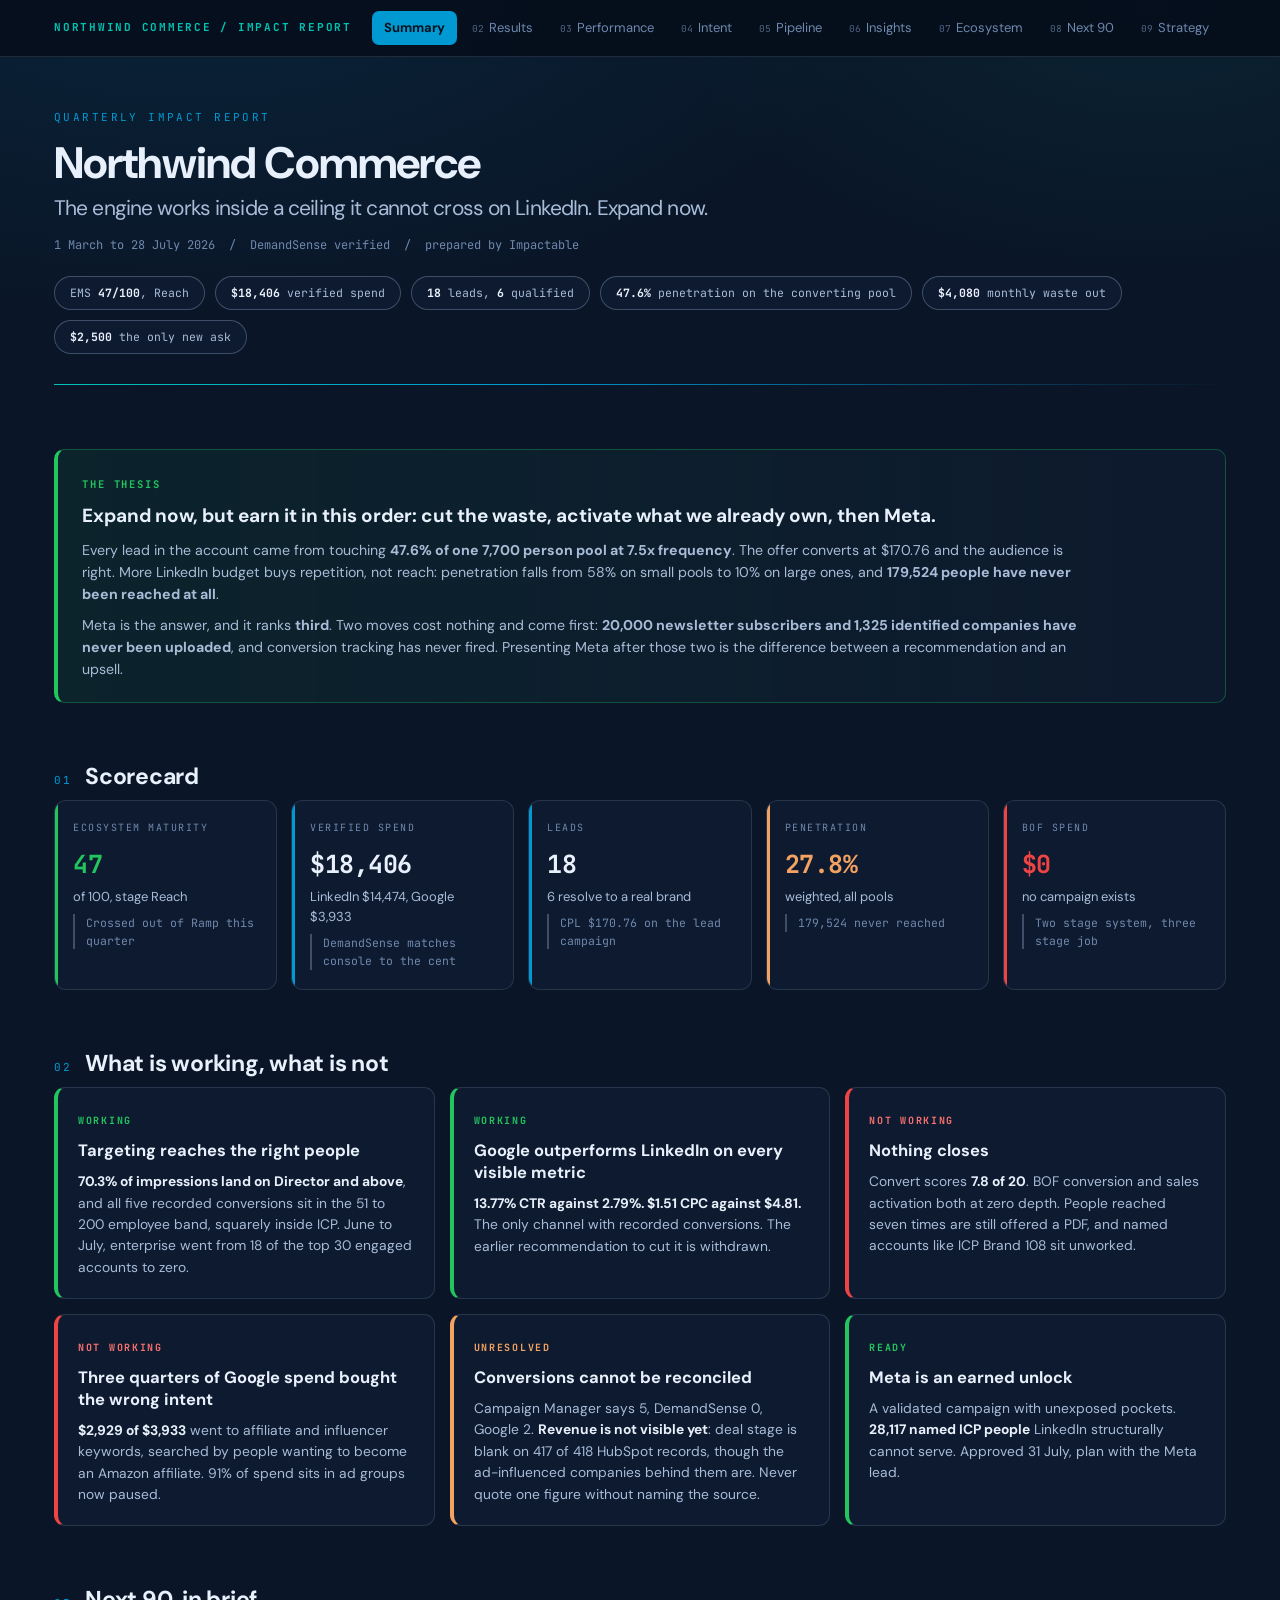
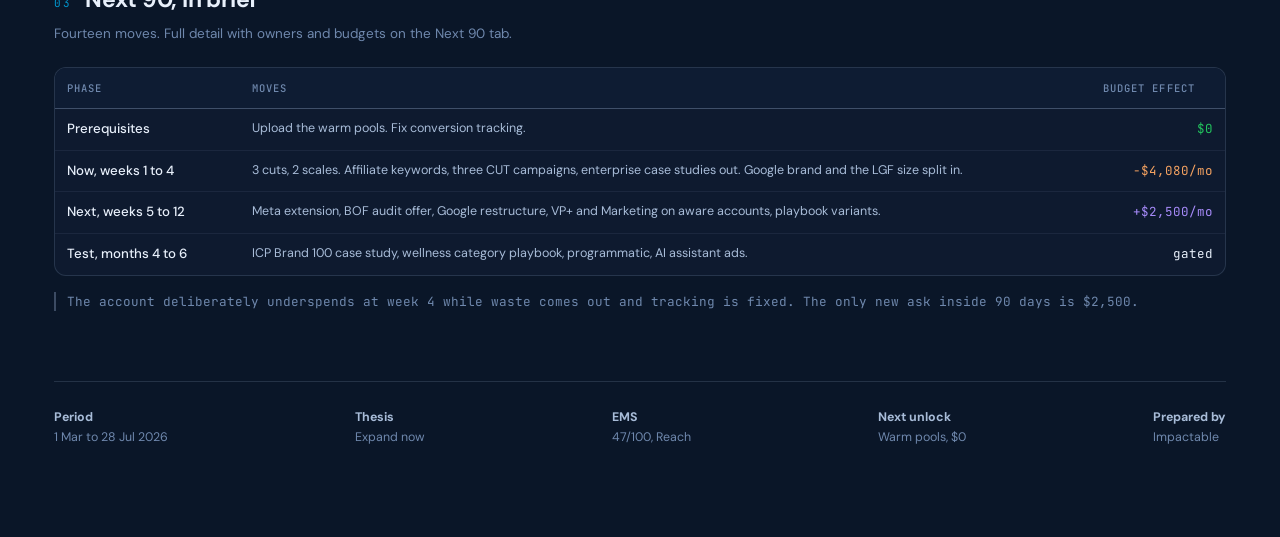
==== commit b74bc337: "Unify data story on DemandSense; reframe CRM as HubSpot via DemandSense sync - Replace all "Windsor"" ====
--- a/index.html
+++ b/index.html
@@ -13,7 +13,7 @@
 <nav class="roomnav"><div class="inner"><span class="brand">Northwind Commerce / Impact Report</span><div class="links"><a href="index.html" class="on">Summary</a><a href="02-results.html"><span class="n">02</span>Results</a><a href="03-performance.html"><span class="n">03</span>Performance</a><a href="04-intent.html"><span class="n">04</span>Intent</a><a href="05-pipeline.html"><span class="n">05</span>Pipeline</a><a href="06-insights.html"><span class="n">06</span>Insights</a><a href="07-ecosystem.html"><span class="n">07</span>Ecosystem</a><a href="08-next90.html"><span class="n">08</span>Next 90</a><a href="09-strategy.html"><span class="n">09</span>Strategy</a><a href="10-sources.html"><span class="n">10</span>Sources</a></div></div></nav>
 <div class="wrap"><header><p class="eyebrow">Quarterly Impact Report</p>
 <h1>Northwind Commerce<span class="sub">The engine works inside a ceiling it cannot cross on LinkedIn. Expand now.</span></h1>
-<p class="meta">1 March to 28 July 2026 &nbsp;/&nbsp; Windsor verified &nbsp;/&nbsp; prepared by Impactable</p>
+<p class="meta">1 March to 28 July 2026 &nbsp;/&nbsp; DemandSense verified &nbsp;/&nbsp; prepared by Impactable</p>
 <div class="badges"><span class="badge">EMS <b>47/100</b>, Reach</span><span class="badge"><b>$18,406</b> verified spend</span>
 <span class="badge"><b>18</b> leads, <b>6</b> qualified</span><span class="badge"><b>47.6%</b> penetration on the converting pool</span>
 <span class="badge"><b>$4,080</b> monthly waste out</span><span class="badge"><b>$2,500</b> the only new ask</span></div>
@@ -24,7 +24,7 @@
 <section><div class="sec-head"><span class="sec-num">01</span><h2>Scorecard</h2></div>
 <div class="stats">
 <div class="stat good"><div class="lbl">Ecosystem maturity</div><div class="val good">47</div><div class="who">of 100, stage Reach</div><div class="note">Crossed out of Ramp this quarter</div></div>
-<div class="stat"><div class="lbl">Verified spend</div><div class="val">$18,406</div><div class="who">LinkedIn $14,474, Google $3,933</div><div class="note">Windsor matches console to the cent</div></div>
+<div class="stat"><div class="lbl">Verified spend</div><div class="val">$18,406</div><div class="who">LinkedIn $14,474, Google $3,933</div><div class="note">DemandSense matches console to the cent</div></div>
 <div class="stat"><div class="lbl">Leads</div><div class="val">18</div><div class="who">6 resolve to a real brand</div><div class="note">CPL $170.76 on the lead campaign</div></div>
 <div class="stat warn"><div class="lbl">Penetration</div><div class="val warn">27.8%</div><div class="who">weighted, all pools</div><div class="note">179,524 never reached</div></div>
 <div class="stat bad"><div class="lbl">BOF spend</div><div class="val bad">$0</div><div class="who">no campaign exists</div><div class="note">Two stage system, three stage job</div></div>
@@ -35,7 +35,7 @@
 <div class="card opp"><span class="tag">Working</span><h4>Google outperforms LinkedIn on every visible metric</h4><p><b>13.77% CTR against 2.79%. $1.51 CPC against $4.81.</b> The only channel with recorded conversions. The earlier recommendation to cut it is withdrawn.</p></div>
 <div class="card crit"><span class="tag">Not working</span><h4>Nothing closes</h4><p>Convert scores <b>7.8 of 20</b>. BOF conversion and sales activation both at zero depth. People reached seven times are still offered a PDF, and named accounts like ICP Brand 108 sit unworked.</p></div>
 <div class="card crit"><span class="tag">Not working</span><h4>Three quarters of Google spend bought the wrong intent</h4><p><b>$2,929 of $3,933</b> went to affiliate and influencer keywords, searched by people wanting to become an Amazon affiliate. 91% of spend sits in ad groups now paused.</p></div>
-<div class="card watch"><span class="tag">Unresolved</span><h4>Conversions cannot be reconciled</h4><p>Campaign Manager says 5, DemandSense 0, Google 2. <b>No revenue data exists at all</b>: Deal Status is blank on 417 of 418 CRM records. Never quote one figure without naming the source.</p></div>
+<div class="card watch"><span class="tag">Unresolved</span><h4>Conversions cannot be reconciled</h4><p>Campaign Manager says 5, DemandSense 0, Google 2. <b>Revenue is not visible yet</b>: deal stage is blank on 417 of 418 HubSpot records, though the ad-influenced companies behind them are. Never quote one figure without naming the source.</p></div>
 <div class="card opp"><span class="tag">Ready</span><h4>Meta is an earned unlock</h4><p>A validated campaign with unexposed pockets. <b>28,117 named ICP people</b> LinkedIn structurally cannot serve. Approved 31 July, plan with the Meta lead.</p></div>
 </div></section>
 <section><div class="sec-head"><span class="sec-num">03</span><h2>Next 90, in brief</h2></div>
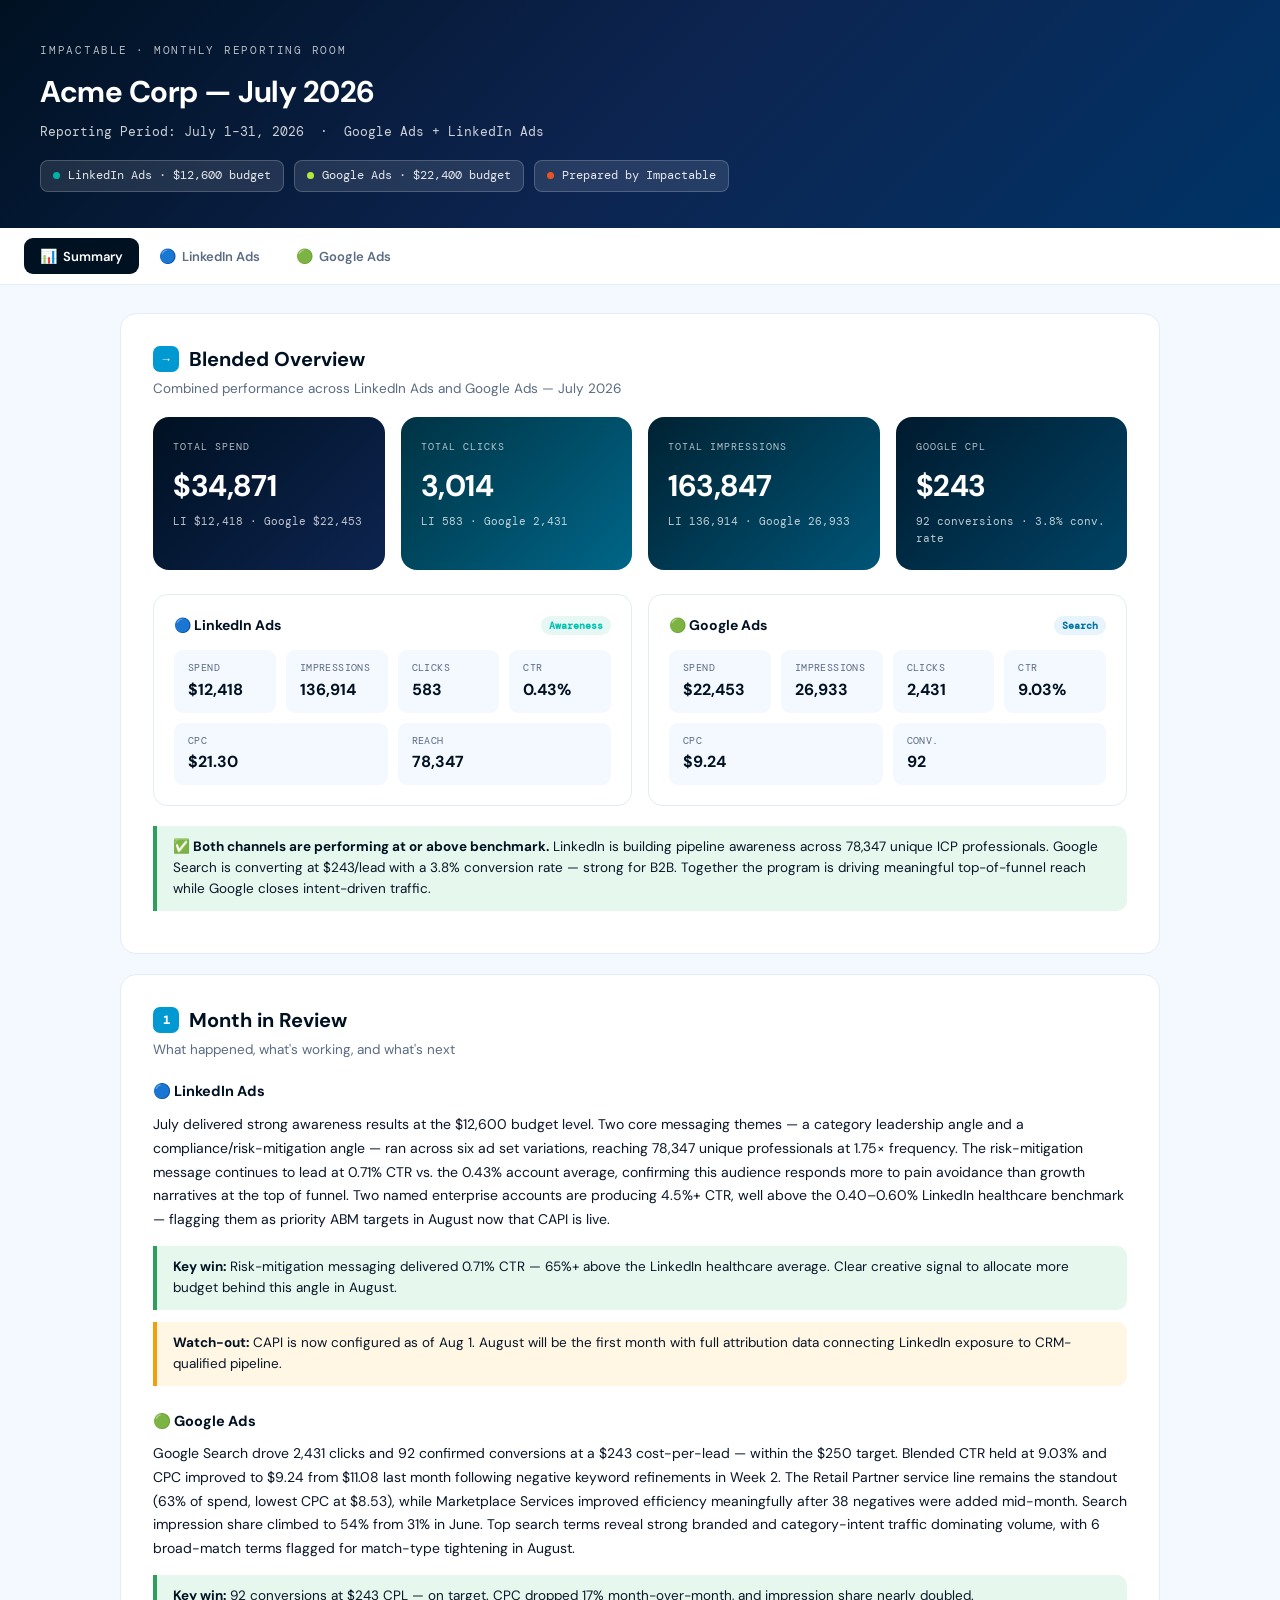
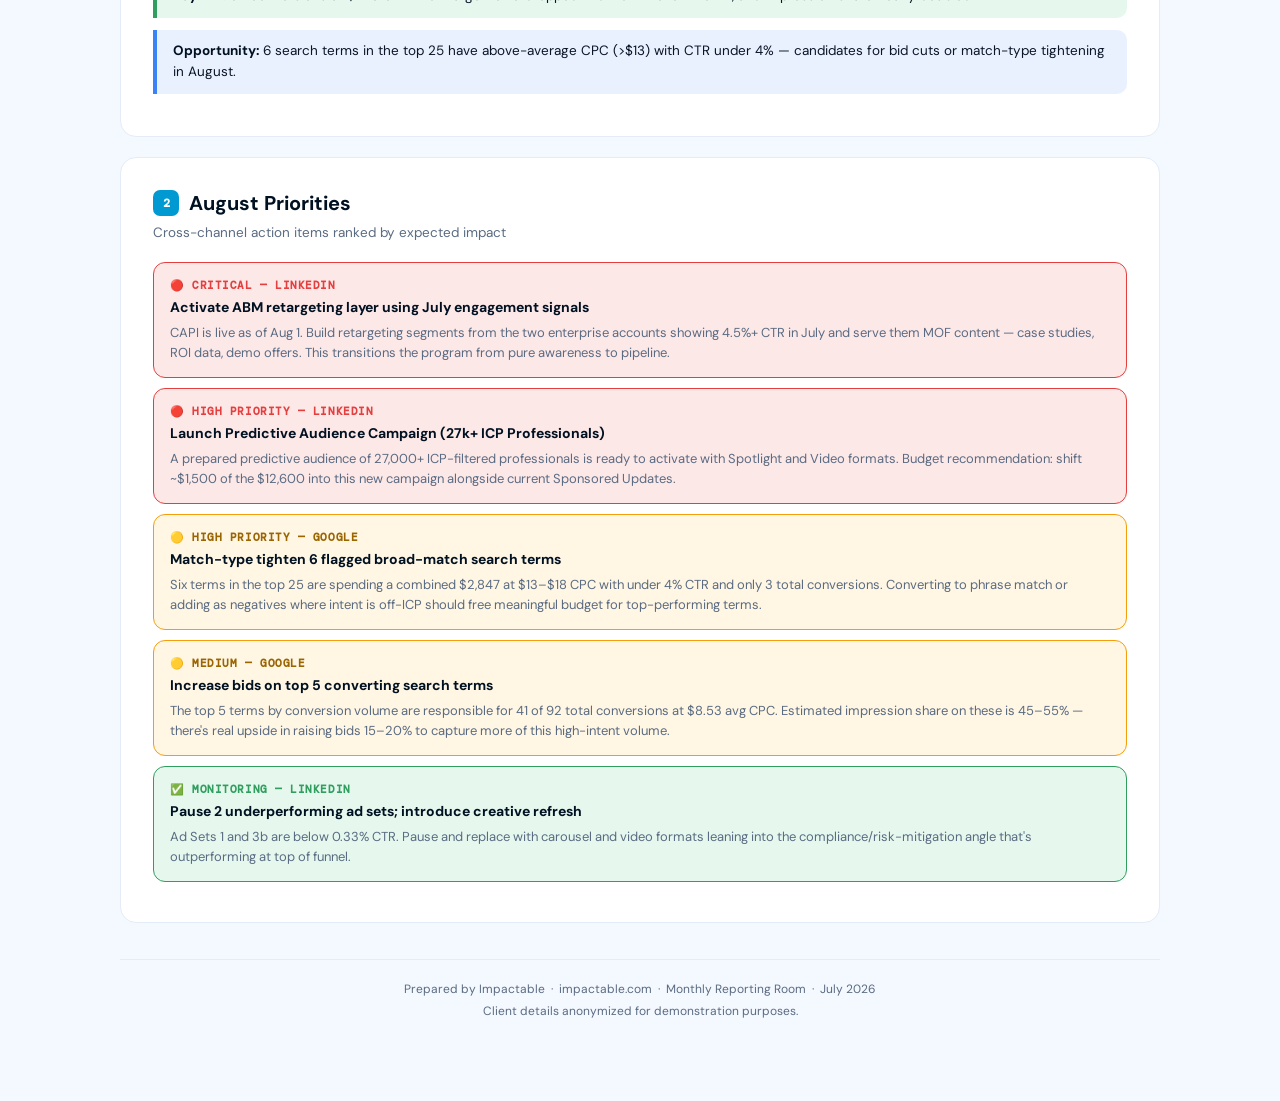
==== commit ca5b27b6: "Add monthly reporting room example (Acme Corp, July 2026) Standalone, self-contained monthly reporti" ====
--- a/index.html
+++ b/index.html
@@ -1,50 +1,775 @@
 <!DOCTYPE html>
 <html lang="en">
 <head>
-<meta charset="utf-8">
-<meta name="viewport" content="width=device-width, initial-scale=1">
-<title>Northwind Commerce | Impact Report</title>
+<meta charset="UTF-8">
+<meta name="viewport" content="width=device-width, initial-scale=1.0">
+<title>Acme Corp — July 2026 Monthly Reporting Room</title>
 <link rel="preconnect" href="https://fonts.googleapis.com">
-<link rel="preconnect" href="https://fonts.gstatic.com" crossorigin>
-<link href="https://fonts.googleapis.com/css2?family=DM+Sans:ital,opsz,wght@0,9..40,400;0,9..40,500;0,9..40,700;1,9..40,400&family=JetBrains+Mono:wght@400;500;700&display=swap" rel="stylesheet">
-<link rel="stylesheet" href="report.css">
+<link href="https://fonts.googleapis.com/css2?family=DM+Sans:ital,wght@0,400;0,500;0,700;1,400&family=DM+Mono:wght@400;500&display=swap" rel="stylesheet">
+<style>
+:root{--navy:#001122;--blue:#0099D1;--teal:#00C4B3;--lime:#C6FF3D;--rust:#FF5A1F;--white:#FFFFFF;--light-bg:#F4F8FF;--light-blue:#D9E8FF;--line:#E3ECF7;--ink:#0A1628;--muted:#5A6B82;--red:#E53E3E;--red-bg:#FDE8E8;--green:#2F9E5E;--green-bg:#E6F8EE;--warn:#F59E0B;--warn-bg:#FFF6E3;--info:#3B82F6;--info-bg:#EAF1FE;--font-body:'DM Sans',-apple-system,sans-serif;--font-mono:'DM Mono',monospace}
+*{box-sizing:border-box;margin:0;padding:0}html{scroll-behavior:smooth}
+body{font-family:var(--font-body);color:var(--ink);background:var(--light-bg);line-height:1.55;-webkit-font-smoothing:antialiased}
+.room-header{background:linear-gradient(135deg,#001122 0%,#0D2450 50%,#003366 100%);color:#fff;padding:42px 40px 36px}
+.room-header .eyebrow{font-family:var(--font-mono);font-size:11px;letter-spacing:.16em;text-transform:uppercase;opacity:.7;margin-bottom:10px}
+.room-header h1{font-size:30px;font-weight:700;letter-spacing:-.5px;margin-bottom:6px}
+.room-header .meta{font-family:var(--font-mono);font-size:13px;opacity:.8}
+.room-header .badges{margin-top:18px;display:flex;gap:10px;flex-wrap:wrap}
+.badge{display:inline-flex;align-items:center;gap:8px;background:rgba(255,255,255,.12);border:1px solid rgba(255,255,255,.22);border-radius:8px;padding:6px 12px;font-family:var(--font-mono);font-size:11.5px;color:#fff;opacity:.9}
+.badge .dot{width:7px;height:7px;border-radius:50%;background:var(--teal)}
+.tab-bar{position:sticky;top:0;z-index:50;background:rgba(255,255,255,.95);backdrop-filter:blur(10px);border-bottom:1px solid var(--line);display:flex;gap:4px;padding:10px 24px}
+.tab-btn{font-family:var(--font-body);font-size:13px;font-weight:600;color:var(--muted);background:none;border:none;cursor:pointer;padding:9px 16px;border-radius:9px;white-space:nowrap;transition:all .15s}
+.tab-btn:hover{background:var(--light-bg);color:var(--navy)}.tab-btn.active{background:var(--navy);color:#fff}
+.tab-btn .ch-icon{margin-right:6px;font-size:14px}
+.tab-panel{display:none}.tab-panel.active{display:block}
+.wrap{max-width:1080px;margin:0 auto;padding:28px 20px 80px}
+.section{background:#fff;border:1px solid var(--line);border-radius:16px;padding:30px 32px;margin-bottom:20px;scroll-margin-top:68px}
+.section h2{font-size:20px;font-weight:700;color:var(--navy);display:flex;align-items:center;gap:10px;margin-bottom:4px}
+.section h2 .num{font-family:var(--font-mono);font-size:12px;color:#fff;background:var(--blue);width:26px;height:26px;border-radius:7px;display:inline-flex;align-items:center;justify-content:center;flex-shrink:0}
+.section .sub{color:var(--muted);font-size:13.5px;margin-bottom:18px}
+.section h3{font-size:14.5px;font-weight:700;color:var(--navy);margin:20px 0 10px}
+.kpis{display:grid;grid-template-columns:repeat(auto-fit,minmax(145px,1fr));gap:12px}
+.kpi{background:var(--light-bg);border:1px solid var(--line);border-radius:12px;padding:16px}
+.kpi .label{font-family:var(--font-mono);font-size:10.5px;letter-spacing:.05em;text-transform:uppercase;color:var(--muted)}
+.kpi .val{font-size:23px;font-weight:700;color:var(--navy);margin-top:4px;letter-spacing:-.5px}
+.kpi .delta{font-family:var(--font-mono);font-size:11.5px;margin-top:3px;font-weight:500}
+.kpi .bench{font-size:10.5px;color:var(--muted);margin-top:3px}
+.delta.up{color:var(--green)}.delta.down{color:var(--red)}.delta.flat{color:var(--muted)}
+.insight{border-left:4px solid var(--info);background:var(--info-bg);border-radius:0 10px 10px 0;padding:11px 16px;margin:12px 0;font-size:13.5px}
+.insight.good{border-color:var(--green);background:var(--green-bg)}.insight.warn{border-color:var(--warn);background:var(--warn-bg)}.insight.bad{border-color:var(--red);background:var(--red-bg)}
+.insight b{color:var(--navy)}
+.flag{border-radius:12px;padding:14px 16px;margin-bottom:10px;font-size:13.5px}
+.flag.high{background:var(--red-bg);border:1px solid var(--red)}.flag.med{background:var(--warn-bg);border:1px solid var(--warn)}.flag.low{background:var(--green-bg);border:1px solid var(--green)}
+.flag .ptag{font-family:var(--font-mono);font-size:11px;font-weight:700;text-transform:uppercase;letter-spacing:.05em}
+.flag.high .ptag{color:var(--red)}.flag.med .ptag{color:#9A6400}.flag.low .ptag{color:var(--green)}
+.flag h4{font-size:14px;color:var(--navy);margin:3px 0}
+table{width:100%;border-collapse:collapse;font-size:13px;margin-top:8px}
+th{text-align:left;font-family:var(--font-mono);font-size:10.5px;letter-spacing:.04em;text-transform:uppercase;color:var(--muted);padding:8px 10px;border-bottom:2px solid var(--line)}
+td{padding:9px 10px;border-bottom:1px solid var(--line)}tr:hover td{background:var(--light-bg)}
+th.r,td.r{text-align:right}.mono{font-family:var(--font-mono);font-variant-numeric:tabular-nums}
+tr.top-row td{background:rgba(47,158,94,.07)}tr.low-row td{background:rgba(229,62,62,.06)}
+tr.total-row td{background:var(--light-bg);font-weight:700;border-top:2px solid var(--navy)}
+.tag{display:inline-block;font-family:var(--font-mono);font-size:9.5px;font-weight:700;padding:2px 8px;border-radius:20px}
+.tag.ch1{background:#E8F4FB;color:#0076a3}.tag.ch2{background:#E6F7F4;color:var(--teal)}
+.tag.exact{background:#E6F8EE;color:var(--green)}.tag.phrase{background:#FFF6E3;color:#9A6400}.tag.broad{background:#EAF1FE;color:var(--info)}
+.camp-grid{display:grid;grid-template-columns:repeat(auto-fit,minmax(220px,1fr));gap:14px}
+.tier{border-radius:13px;padding:18px;border:1px solid var(--line)}
+.tier.t1{background:#E8F4FB;border-color:var(--blue)}.tier.t2{background:#E6F7F4;border-color:var(--teal)}
+.tier .tname{font-weight:700;font-size:14px;color:var(--navy);margin-bottom:8px}
+.tier .talloc{font-family:var(--font-mono);font-size:11.5px;color:var(--muted);margin-bottom:10px}
+.tier .trow{display:flex;justify-content:space-between;font-size:13px;padding:4px 0;border-bottom:1px dashed rgba(0,0,0,.07)}
+.tier .trow span:last-child{font-family:var(--font-mono);font-weight:500}
+.bar-wrap{display:flex;flex-wrap:wrap;gap:14px;align-items:center;margin-bottom:16px}
+.bar{flex:1;min-width:260px;height:28px;border-radius:8px;background:var(--light-blue);overflow:hidden}
+.bar .fill{height:100%;background:linear-gradient(90deg,var(--teal),var(--blue));display:flex;align-items:center;padding-left:12px;color:#fff;font-family:var(--font-mono);font-size:11.5px;font-weight:500}
+.pace-stat{font-family:var(--font-mono);font-size:12.5px;color:var(--navy)}
+.blended-hero{display:grid;grid-template-columns:repeat(auto-fit,minmax(200px,1fr));gap:16px;margin-bottom:24px}
+.hero-kpi{color:#fff;border-radius:16px;padding:22px 20px}
+.hero-kpi .hlabel{font-family:var(--font-mono);font-size:10px;letter-spacing:.1em;text-transform:uppercase;opacity:.7;margin-bottom:8px}
+.hero-kpi .hval{font-size:30px;font-weight:700;letter-spacing:-.5px}
+.hero-kpi .hmeta{font-family:var(--font-mono);font-size:11px;margin-top:4px;opacity:.75}
+.channel-split{display:grid;grid-template-columns:1fr 1fr;gap:16px;margin-bottom:20px}
+.ch-card{border:1px solid var(--line);border-radius:14px;padding:20px}
+.ch-card h4{font-size:14px;font-weight:700;color:var(--navy);margin-bottom:14px;display:flex;align-items:center;gap:8px}
+.ch-card .ch-kpi-row{display:flex;flex-wrap:wrap;gap:10px}
+.mini-kpi{background:var(--light-bg);border-radius:9px;padding:10px 14px;flex:1;min-width:90px}
+.mini-kpi .ml{font-family:var(--font-mono);font-size:10px;text-transform:uppercase;color:var(--muted);letter-spacing:.04em}
+.mini-kpi .mv{font-size:16px;font-weight:700;color:var(--navy);margin-top:2px}
+.oplog{list-style:none;padding:0}
+.oplog li{padding:10px 0 10px 28px;position:relative;border-bottom:1px solid var(--line);font-size:13.5px}
+.oplog li::before{content:"✓";position:absolute;left:0;top:10px;color:var(--teal);font-weight:700}
+.status-active{color:var(--green);font-weight:700;font-size:11px;font-family:var(--font-mono)}
+.foot{text-align:center;color:var(--muted);font-size:12px;margin-top:36px;padding-top:20px;border-top:1px solid var(--line)}
+@media(max-width:640px){.room-header{padding:30px 20px}.section{padding:22px 16px}.tab-bar{padding:8px 12px;gap:2px}.tab-btn{font-size:12px;padding:8px 11px}.channel-split{grid-template-columns:1fr}}
+</style>
 </head>
 <body>
-<nav class="roomnav"><div class="inner"><span class="brand">Northwind Commerce / Impact Report</span><div class="links"><a href="index.html" class="on">Summary</a><a href="02-results.html"><span class="n">02</span>Results</a><a href="03-performance.html"><span class="n">03</span>Performance</a><a href="04-intent.html"><span class="n">04</span>Intent</a><a href="05-pipeline.html"><span class="n">05</span>Pipeline</a><a href="06-insights.html"><span class="n">06</span>Insights</a><a href="07-ecosystem.html"><span class="n">07</span>Ecosystem</a><a href="08-next90.html"><span class="n">08</span>Next 90</a><a href="09-strategy.html"><span class="n">09</span>Strategy</a><a href="10-sources.html"><span class="n">10</span>Sources</a></div></div></nav>
-<div class="wrap"><header><p class="eyebrow">Quarterly Impact Report</p>
-<h1>Northwind Commerce<span class="sub">The engine works inside a ceiling it cannot cross on LinkedIn. Expand now.</span></h1>
-<p class="meta">1 March to 28 July 2026 &nbsp;/&nbsp; DemandSense verified &nbsp;/&nbsp; prepared by Impactable</p>
-<div class="badges"><span class="badge">EMS <b>47/100</b>, Reach</span><span class="badge"><b>$18,406</b> verified spend</span>
-<span class="badge"><b>18</b> leads, <b>6</b> qualified</span><span class="badge"><b>47.6%</b> penetration on the converting pool</span>
-<span class="badge"><b>$4,080</b> monthly waste out</span><span class="badge"><b>$2,500</b> the only new ask</span></div>
-<div class="rule"></div></header>
-<div class="alert g"><span class="tag">The thesis</span><h3>Expand now, but earn it in this order: cut the waste, activate what we already own, then Meta.</h3>
-<p>Every lead in the account came from touching <b>47.6% of one 7,700 person pool at 7.5x frequency</b>. The offer converts at $170.76 and the audience is right. More LinkedIn budget buys repetition, not reach: penetration falls from 58% on small pools to 10% on large ones, and <b>179,524 people have never been reached at all</b>.</p>
-<p>Meta is the answer, and it ranks <b>third</b>. Two moves cost nothing and come first: <b>20,000 newsletter subscribers and 1,325 identified companies have never been uploaded</b>, and conversion tracking has never fired. Presenting Meta after those two is the difference between a recommendation and an upsell.</p></div>
-<section><div class="sec-head"><span class="sec-num">01</span><h2>Scorecard</h2></div>
-<div class="stats">
-<div class="stat good"><div class="lbl">Ecosystem maturity</div><div class="val good">47</div><div class="who">of 100, stage Reach</div><div class="note">Crossed out of Ramp this quarter</div></div>
-<div class="stat"><div class="lbl">Verified spend</div><div class="val">$18,406</div><div class="who">LinkedIn $14,474, Google $3,933</div><div class="note">DemandSense matches console to the cent</div></div>
-<div class="stat"><div class="lbl">Leads</div><div class="val">18</div><div class="who">6 resolve to a real brand</div><div class="note">CPL $170.76 on the lead campaign</div></div>
-<div class="stat warn"><div class="lbl">Penetration</div><div class="val warn">27.8%</div><div class="who">weighted, all pools</div><div class="note">179,524 never reached</div></div>
-<div class="stat bad"><div class="lbl">BOF spend</div><div class="val bad">$0</div><div class="who">no campaign exists</div><div class="note">Two stage system, three stage job</div></div>
-</div></section>
-<section><div class="sec-head"><span class="sec-num">02</span><h2>What is working, what is not</h2></div>
-<div class="cards">
-<div class="card opp"><span class="tag">Working</span><h4>Targeting reaches the right people</h4><p><b>70.3% of impressions land on Director and above</b>, and all five recorded conversions sit in the 51 to 200 employee band, squarely inside ICP. June to July, enterprise went from 18 of the top 30 engaged accounts to zero.</p></div>
-<div class="card opp"><span class="tag">Working</span><h4>Google outperforms LinkedIn on every visible metric</h4><p><b>13.77% CTR against 2.79%. $1.51 CPC against $4.81.</b> The only channel with recorded conversions. The earlier recommendation to cut it is withdrawn.</p></div>
-<div class="card crit"><span class="tag">Not working</span><h4>Nothing closes</h4><p>Convert scores <b>7.8 of 20</b>. BOF conversion and sales activation both at zero depth. People reached seven times are still offered a PDF, and named accounts like ICP Brand 108 sit unworked.</p></div>
-<div class="card crit"><span class="tag">Not working</span><h4>Three quarters of Google spend bought the wrong intent</h4><p><b>$2,929 of $3,933</b> went to affiliate and influencer keywords, searched by people wanting to become an Amazon affiliate. 91% of spend sits in ad groups now paused.</p></div>
-<div class="card watch"><span class="tag">Unresolved</span><h4>Conversions cannot be reconciled</h4><p>Campaign Manager says 5, DemandSense 0, Google 2. <b>Revenue is not visible yet</b>: deal stage is blank on 417 of 418 HubSpot records, though the ad-influenced companies behind them are. Never quote one figure without naming the source.</p></div>
-<div class="card opp"><span class="tag">Ready</span><h4>Meta is an earned unlock</h4><p>A validated campaign with unexposed pockets. <b>28,117 named ICP people</b> LinkedIn structurally cannot serve. Approved 31 July, plan with the Meta lead.</p></div>
-</div></section>
-<section><div class="sec-head"><span class="sec-num">03</span><h2>Next 90, in brief</h2></div>
-<p class="sec-sub">Fourteen moves. Full detail with owners and budgets on the Next 90 tab.</p>
-<div class="tblwrap"><table><thead><tr><th>Phase</th><th>Moves</th><th>Budget effect</th></tr></thead><tbody>
-<tr><td class="nm">Prerequisites</td><td class="sm">Upload the warm pools. Fix conversion tracking.</td><td class="num" style="color:var(--green)">$0</td></tr>
-<tr><td class="nm">Now, weeks 1 to 4</td><td class="sm">3 cuts, 2 scales. Affiliate keywords, three CUT campaigns, enterprise case studies out. Google brand and the LGF size split in.</td><td class="num" style="color:var(--orange)">-$4,080/mo</td></tr>
-<tr><td class="nm">Next, weeks 5 to 12</td><td class="sm">Meta extension, BOF audit offer, Google restructure, VP+ and Marketing on aware accounts, playbook variants.</td><td class="num" style="color:var(--purple)">+$2,500/mo</td></tr>
-<tr><td class="nm">Test, months 4 to 6</td><td class="sm">ICP Brand 100 case study, wellness category playbook, programmatic, AI assistant ads.</td><td class="num">gated</td></tr>
-</tbody></table></div>
-<p class="note">The account deliberately underspends at week 4 while waste comes out and tracking is fixed. The only new ask inside 90 days is $2,500.</p></section>
-<footer><div><b>Period</b><br>1 Mar to 28 Jul 2026</div><div><b>Thesis</b><br>Expand now</div><div><b>EMS</b><br>47/100, Reach</div><div><b>Next unlock</b><br>Warm pools, $0</div><div><b>Prepared by</b><br>Impactable</div></footer></div></body></html>
+
+<div class="room-header">
+  <div class="eyebrow">Impactable · Monthly Reporting Room</div>
+  <h1>Acme Corp — July 2026</h1>
+  <div class="meta">Reporting Period: July 1–31, 2026 &nbsp;·&nbsp; Google Ads + LinkedIn Ads</div>
+  <div class="badges">
+    <div class="badge"><span class="dot"></span>LinkedIn Ads · $12,600 budget</div>
+    <div class="badge"><span class="dot" style="background:var(--lime)"></span>Google Ads · $22,400 budget</div>
+    <div class="badge"><span class="dot" style="background:var(--rust)"></span>Prepared by Impactable</div>
+  </div>
+</div>
+
+<div class="tab-bar">
+  <button class="tab-btn active" onclick="switchTab('summary',this)"><span class="ch-icon">📊</span>Summary</button>
+  <button class="tab-btn" onclick="switchTab('linkedin',this)"><span class="ch-icon">🔵</span>LinkedIn Ads</button>
+  <button class="tab-btn" onclick="switchTab('google',this)"><span class="ch-icon">🟢</span>Google Ads</button>
+</div>
+
+<!-- ══════════════════ TAB 1: SUMMARY ══════════════════ -->
+<div id="tab-summary" class="tab-panel active">
+<div class="wrap">
+
+  <div class="section">
+    <h2><span class="num">→</span>Blended Overview</h2>
+    <p class="sub">Combined performance across LinkedIn Ads and Google Ads — July 2026</p>
+    <div class="blended-hero">
+      <div class="hero-kpi" style="background:linear-gradient(135deg,#001122,#0D2450)">
+        <div class="hlabel">Total Spend</div>
+        <div class="hval">$34,871</div>
+        <div class="hmeta">LI $12,418 · Google $22,453</div>
+      </div>
+      <div class="hero-kpi" style="background:linear-gradient(135deg,#003344,#006688)">
+        <div class="hlabel">Total Clicks</div>
+        <div class="hval">3,014</div>
+        <div class="hmeta">LI 583 · Google 2,431</div>
+      </div>
+      <div class="hero-kpi" style="background:linear-gradient(135deg,#002233,#005577)">
+        <div class="hlabel">Total Impressions</div>
+        <div class="hval">163,847</div>
+        <div class="hmeta">LI 136,914 · Google 26,933</div>
+      </div>
+      <div class="hero-kpi" style="background:linear-gradient(135deg,#001a2e,#004466)">
+        <div class="hlabel">Google CPL</div>
+        <div class="hval">$243</div>
+        <div class="hmeta">92 conversions · 3.8% conv. rate</div>
+      </div>
+    </div>
+
+    <div class="channel-split">
+      <div class="ch-card">
+        <h4>🔵 LinkedIn Ads <span class="tag ch2" style="margin-left:auto;font-size:10px">Awareness</span></h4>
+        <div class="ch-kpi-row">
+          <div class="mini-kpi"><div class="ml">Spend</div><div class="mv">$12,418</div></div>
+          <div class="mini-kpi"><div class="ml">Impressions</div><div class="mv">136,914</div></div>
+          <div class="mini-kpi"><div class="ml">Clicks</div><div class="mv">583</div></div>
+          <div class="mini-kpi"><div class="ml">CTR</div><div class="mv">0.43%</div></div>
+          <div class="mini-kpi"><div class="ml">CPC</div><div class="mv">$21.30</div></div>
+          <div class="mini-kpi"><div class="ml">Reach</div><div class="mv">78,347</div></div>
+        </div>
+      </div>
+      <div class="ch-card">
+        <h4>🟢 Google Ads <span class="tag ch1" style="margin-left:auto;font-size:10px">Search</span></h4>
+        <div class="ch-kpi-row">
+          <div class="mini-kpi"><div class="ml">Spend</div><div class="mv">$22,453</div></div>
+          <div class="mini-kpi"><div class="ml">Impressions</div><div class="mv">26,933</div></div>
+          <div class="mini-kpi"><div class="ml">Clicks</div><div class="mv">2,431</div></div>
+          <div class="mini-kpi"><div class="ml">CTR</div><div class="mv">9.03%</div></div>
+          <div class="mini-kpi"><div class="ml">CPC</div><div class="mv">$9.24</div></div>
+          <div class="mini-kpi"><div class="ml">Conv.</div><div class="mv">92</div></div>
+        </div>
+      </div>
+    </div>
+    <div class="insight good"><b>✅ Both channels are performing at or above benchmark.</b> LinkedIn is building pipeline awareness across 78,347 unique ICP professionals. Google Search is converting at $243/lead with a 3.8% conversion rate — strong for B2B. Together the program is driving meaningful top-of-funnel reach while Google closes intent-driven traffic.</div>
+  </div>
+
+  <div class="section">
+    <h2><span class="num">1</span>Month in Review</h2>
+    <p class="sub">What happened, what's working, and what's next</p>
+    <h3>🔵 LinkedIn Ads</h3>
+    <p style="font-size:14px;line-height:1.7;margin-bottom:14px">July delivered strong awareness results at the $12,600 budget level. Two core messaging themes — a category leadership angle and a compliance/risk-mitigation angle — ran across six ad set variations, reaching 78,347 unique professionals at 1.75× frequency. The risk-mitigation message continues to lead at 0.71% CTR vs. the 0.43% account average, confirming this audience responds more to pain avoidance than growth narratives at the top of funnel. Two named enterprise accounts are producing 4.5%+ CTR, well above the 0.40–0.60% LinkedIn healthcare benchmark — flagging them as priority ABM targets in August now that CAPI is live.</p>
+    <div class="insight good"><b>Key win:</b> Risk-mitigation messaging delivered 0.71% CTR — 65%+ above the LinkedIn healthcare average. Clear creative signal to allocate more budget behind this angle in August.</div>
+    <div class="insight warn"><b>Watch-out:</b> CAPI is now configured as of Aug 1. August will be the first month with full attribution data connecting LinkedIn exposure to CRM-qualified pipeline.</div>
+    <h3 style="margin-top:24px">🟢 Google Ads</h3>
+    <p style="font-size:14px;line-height:1.7;margin-bottom:14px">Google Search drove 2,431 clicks and 92 confirmed conversions at a $243 cost-per-lead — within the $250 target. Blended CTR held at 9.03% and CPC improved to $9.24 from $11.08 last month following negative keyword refinements in Week 2. The Retail Partner service line remains the standout (63% of spend, lowest CPC at $8.53), while Marketplace Services improved efficiency meaningfully after 38 negatives were added mid-month. Search impression share climbed to 54% from 31% in June. Top search terms reveal strong branded and category-intent traffic dominating volume, with 6 broad-match terms flagged for match-type tightening in August.</p>
+    <div class="insight good"><b>Key win:</b> 92 conversions at $243 CPL — on target. CPC dropped 17% month-over-month, and impression share nearly doubled.</div>
+    <div class="insight"><b>Opportunity:</b> 6 search terms in the top 25 have above-average CPC (&gt;$13) with CTR under 4% — candidates for bid cuts or match-type tightening in August.</div>
+  </div>
+
+  <div class="section">
+    <h2><span class="num">2</span>August Priorities</h2>
+    <p class="sub">Cross-channel action items ranked by expected impact</p>
+    <div class="flag high">
+      <div class="ptag">🔴 Critical — LinkedIn</div>
+      <h4>Activate ABM retargeting layer using July engagement signals</h4>
+      <p style="font-size:13px;color:var(--muted);margin-top:4px">CAPI is live as of Aug 1. Build retargeting segments from the two enterprise accounts showing 4.5%+ CTR in July and serve them MOF content — case studies, ROI data, demo offers. This transitions the program from pure awareness to pipeline.</p>
+    </div>
+    <div class="flag high">
+      <div class="ptag">🔴 High Priority — LinkedIn</div>
+      <h4>Launch Predictive Audience Campaign (27k+ ICP Professionals)</h4>
+      <p style="font-size:13px;color:var(--muted);margin-top:4px">A prepared predictive audience of 27,000+ ICP-filtered professionals is ready to activate with Spotlight and Video formats. Budget recommendation: shift ~$1,500 of the $12,600 into this new campaign alongside current Sponsored Updates.</p>
+    </div>
+    <div class="flag med">
+      <div class="ptag">🟡 High Priority — Google</div>
+      <h4>Match-type tighten 6 flagged broad-match search terms</h4>
+      <p style="font-size:13px;color:var(--muted);margin-top:4px">Six terms in the top 25 are spending a combined $2,847 at $13–$18 CPC with under 4% CTR and only 3 total conversions. Converting to phrase match or adding as negatives where intent is off-ICP should free meaningful budget for top-performing terms.</p>
+    </div>
+    <div class="flag med">
+      <div class="ptag">🟡 Medium — Google</div>
+      <h4>Increase bids on top 5 converting search terms</h4>
+      <p style="font-size:13px;color:var(--muted);margin-top:4px">The top 5 terms by conversion volume are responsible for 41 of 92 total conversions at $8.53 avg CPC. Estimated impression share on these is 45–55% — there's real upside in raising bids 15–20% to capture more of this high-intent volume.</p>
+    </div>
+    <div class="flag low">
+      <div class="ptag">✅ Monitoring — LinkedIn</div>
+      <h4>Pause 2 underperforming ad sets; introduce creative refresh</h4>
+      <p style="font-size:13px;color:var(--muted);margin-top:4px">Ad Sets 1 and 3b are below 0.33% CTR. Pause and replace with carousel and video formats leaning into the compliance/risk-mitigation angle that's outperforming at top of funnel.</p>
+    </div>
+  </div>
+
+  <footer class="foot">
+    <p>Prepared by Impactable &nbsp;·&nbsp; impactable.com &nbsp;·&nbsp; Monthly Reporting Room &nbsp;·&nbsp; July 2026</p>
+    <p style="margin-top:4px">Client details anonymized for demonstration purposes.</p>
+  </footer>
+</div>
+</div>
+
+<!-- ══════════════════ TAB 2: LINKEDIN ══════════════════ -->
+<div id="tab-linkedin" class="tab-panel">
+<div class="wrap">
+
+  <div class="section">
+    <h2><span class="num">1</span>Executive Summary</h2>
+    <p class="sub">LinkedIn Ads — July 1–31, 2026 · $12,600 budget</p>
+    <p style="font-size:14px;line-height:1.7;margin-bottom:16px">July delivered strong awareness results at scale. Two messaging themes — "Category Leader" (growth/scale positioning) and "Compliance Partner" (risk mitigation) — ran across six ad set variations, reaching <strong>78,347 unique professionals</strong> at 1.75× frequency. The account generated 136,914 impressions and 583 clicks at a 0.43% blended CTR. The compliance/risk angle outperformed at 0.71% CTR. Two named enterprise accounts produced 4.5%+ CTR against a 0.40% healthcare benchmark — the first clear ABM targets for August retargeting.</p>
+    <h3>Wins</h3>
+    <ul style="margin-left:20px;margin-bottom:12px;font-size:14px">
+      <li style="margin-bottom:6px"><b>Audience quality confirmed at scale:</b> Core verticals (Recreational Facilities 47%, Medical Practices 29%, Hospitals 28%) maintained targeting accuracy at $12,600 spend — no audience fatigue signals yet at 1.75× frequency.</li>
+      <li style="margin-bottom:6px"><b>Compliance Partner is the clear winner:</b> 0.71% CTR vs. 0.43% blended average. Doubling down in August with expanded creative formats and fresh hooks.</li>
+      <li><b>Efficient CPM for vertical:</b> $90.70 CPM is within the $50–$150 benchmark for healthcare B2B at this budget level.</li>
+    </ul>
+    <h3>Watch-outs</h3>
+    <ul style="margin-left:20px;font-size:14px">
+      <li><b>CAPI now live as of Aug 1:</b> August is the first month with full conversion attribution — we'll be able to connect LinkedIn exposure to qualified pipeline for the first time.</li>
+      <li style="margin-top:6px"><b>Creative scope limited to Sponsored Updates:</b> Spotlight and Video formats launch in August alongside the predictive audience campaign.</li>
+    </ul>
+  </div>
+
+  <div class="section">
+    <h2><span class="num">2</span>KPIs</h2>
+    <p class="sub">Core metrics — July 1–31, 2026</p>
+    <div class="kpis">
+      <div class="kpi"><div class="label">Spend</div><div class="val">$12,418</div><div class="delta flat">$182 under budget</div></div>
+      <div class="kpi"><div class="label">Impressions</div><div class="val">136,914</div><div class="delta up">▲ +9.3% vs Jun</div></div>
+      <div class="kpi"><div class="label">Clicks</div><div class="val">583</div><div class="delta up">▲ +21% vs Jun</div></div>
+      <div class="kpi"><div class="label">CTR</div><div class="val">0.43%</div><div class="delta up">▲ Above LI avg</div></div>
+      <div class="kpi"><div class="label">CPC</div><div class="val">$21.30</div><div class="bench">Benchmark: $15–$40</div></div>
+      <div class="kpi"><div class="label">CPM</div><div class="val">$90.70</div><div class="bench">Benchmark: $50–$150</div></div>
+      <div class="kpi"><div class="label">Reach</div><div class="val">78,347</div></div>
+      <div class="kpi"><div class="label">Avg Frequency</div><div class="val">1.75×</div><div class="bench">Healthy: 1.5–3.0×</div></div>
+      <div class="kpi"><div class="label">Conversions</div><div class="val">—</div><div class="delta flat">CAPI live Aug 1</div></div>
+    </div>
+    <div class="insight good" style="margin-top:16px"><b>✅ CTR outperforms benchmark at this budget level.</b> 0.43% blended CTR is above the LinkedIn healthcare average of 0.36–0.40%. Top-performing ad sets are running at 0.71% — nearly 2× the benchmark. Budget was $182 under target due to auction volatility in Week 3; will smooth out in August.</div>
+  </div>
+
+  <div class="section">
+    <h2><span class="num">3</span>Benchmarks</h2>
+    <p class="sub">Performance vs. LinkedIn industry standards (Healthcare/B2B vertical)</p>
+    <table>
+      <thead><tr><th>Metric</th><th>Your Performance</th><th>LinkedIn B2B Avg</th><th>Status</th></tr></thead>
+      <tbody>
+        <tr><td>CTR (Website Visits)</td><td>0.43%</td><td>0.40–0.60%</td><td style="color:var(--green);font-weight:500">✅ On target</td></tr>
+        <tr><td>CPM (Sponsored Update)</td><td>$90.70</td><td>$50–$150</td><td style="color:var(--green);font-weight:500">✅ Within range</td></tr>
+        <tr><td>CPC</td><td>$21.30</td><td>$15–$40</td><td style="color:var(--green);font-weight:500">✅ Within range</td></tr>
+        <tr><td>Avg Frequency</td><td>1.75×</td><td>1.5–3.0× (healthy)</td><td style="color:var(--green);font-weight:500">✅ Not saturated</td></tr>
+        <tr><td>Top Ad Set CTR</td><td>0.71%</td><td>0.40–0.60%</td><td style="color:var(--green);font-weight:500">✅ Above benchmark</td></tr>
+      </tbody>
+    </table>
+    <div class="insight good" style="margin-top:12px"><b>✅ All core metrics within healthy range</b> for awareness-stage Sponsored Updates. No red flags on cost efficiency or frequency saturation at the $12,600 spend level.</div>
+  </div>
+
+  <div class="section">
+    <h2><span class="num">4</span>Audience &amp; Demographics</h2>
+    <p class="sub">Audience breakdown by industry and account — July 2026</p>
+    <h3>Top Industries by Impressions</h3>
+    <table>
+      <thead><tr><th>Industry</th><th class="r">Impressions</th><th class="r">% of Total</th><th class="r">Clicks</th><th class="r">CTR</th></tr></thead>
+      <tbody>
+        <tr class="top-row"><td>Recreational Facilities</td><td class="mono r">64,349</td><td class="mono r">47.0%</td><td class="mono r">251</td><td class="mono r">0.39%</td></tr>
+        <tr><td>Medical Practices</td><td class="mono r">39,705</td><td class="mono r">29.0%</td><td class="mono r">155</td><td class="mono r">0.39%</td></tr>
+        <tr><td>Hospitals and Health Care</td><td class="mono r">38,336</td><td class="mono r">28.0%</td><td class="mono r">199</td><td class="mono r">0.52%</td></tr>
+        <tr><td>Medical Equipment Mfg.</td><td class="mono r">29,721</td><td class="mono r">21.7%</td><td class="mono r">0</td><td class="mono r">0.00%</td></tr>
+        <tr><td>Chemical Manufacturing</td><td class="mono r">26,246</td><td class="mono r">19.2%</td><td class="mono r">184</td><td class="mono r">0.70%</td></tr>
+      </tbody>
+    </table>
+    <h3>Top Performing Accounts (by Clicks)</h3>
+    <table>
+      <thead><tr><th>Account</th><th class="r">Impressions</th><th class="r">Clicks</th><th class="r">CTR</th></tr></thead>
+      <tbody>
+        <tr class="top-row"><td>Enterprise Account A</td><td class="mono r">5,472</td><td class="mono r">251</td><td class="mono r">4.59%</td></tr>
+        <tr class="top-row"><td>Enterprise Account B</td><td class="mono r">1,913</td><td class="mono r">90</td><td class="mono r">4.70%</td></tr>
+        <tr><td>Hospitals &amp; Health Care (agg.)</td><td class="mono r">38,336</td><td class="mono r">199</td><td class="mono r">0.52%</td></tr>
+        <tr><td>Manufacturing (agg.)</td><td class="mono r">11,247</td><td class="mono r">112</td><td class="mono r">1.00%</td></tr>
+        <tr><td>Advertising Services</td><td class="mono r">10,603</td><td class="mono r">114</td><td class="mono r">1.08%</td></tr>
+      </tbody>
+    </table>
+    <div class="insight good" style="margin-top:14px"><b>🎯 ABM signal:</b> Enterprise Accounts A and B are producing 4.59–4.70% CTR — roughly 10× the industry aggregate rate. These are the first retargeting audiences to build now that CAPI is live. August plan: serve them MOF content (case studies, ROI calculator, demo CTA) with a dedicated Spotlight campaign.</div>
+  </div>
+
+  <div class="section">
+    <h2><span class="num">5</span>Ad Performance</h2>
+    <p class="sub">Individual ad set breakdown — July 1–31, 2026</p>
+    <h3>Top Performers</h3>
+    <table>
+      <thead><tr><th>Ad Set / Message</th><th class="r">Impr.</th><th class="r">Clicks</th><th class="r">CTR</th><th class="r">CPM</th><th>Status</th></tr></thead>
+      <tbody>
+        <tr class="top-row">
+          <td><b>Ad Set 2: "Compliance Partner"</b><br><span style="font-size:11px;color:var(--muted)">Risk mitigation angle</span></td>
+          <td class="mono r">19,284</td><td class="mono r">137</td><td class="mono r">0.71%</td><td class="mono r">$139.07</td><td><span class="status-active">Active</span></td>
+        </tr>
+        <tr>
+          <td><b>Ad Set 1b: "Category Leader"</b><br><span style="font-size:11px;color:var(--muted)">Growth/scale angle</span></td>
+          <td class="mono r">20,031</td><td class="mono r">91</td><td class="mono r">0.45%</td><td class="mono r">$94.83</td><td><span class="status-active">Active</span></td>
+        </tr>
+        <tr>
+          <td><b>Ad Set 2c: "Compliance Partner"</b><br><span style="font-size:11px;color:var(--muted)">Variant — shorter copy</span></td>
+          <td class="mono r">16,683</td><td class="mono r">91</td><td class="mono r">0.55%</td><td class="mono r">$104.62</td><td><span class="status-active">Active</span></td>
+        </tr>
+      </tbody>
+    </table>
+    <div class="insight good" style="margin-top:12px"><b>💡 Why top performers work:</b> Ad Set 2 ("Compliance Partner") leads at 0.71% CTR. Risk/pain-avoidance framing — regulatory compliance, account protection, audit risk — resonates more strongly with healthcare decision-makers at top of funnel than growth positioning.</div>
+    <h3>Lower Performers</h3>
+    <table>
+      <thead><tr><th>Ad Set / Message</th><th class="r">Impr.</th><th class="r">Clicks</th><th class="r">CTR</th><th class="r">CPM</th><th>Action</th></tr></thead>
+      <tbody>
+        <tr class="low-row">
+          <td><b>Ad Set 3b: "Compliance Partner"</b><br><span style="font-size:11px;color:var(--muted)">Variant B — longer copy</span></td>
+          <td class="mono r">20,937</td><td class="mono r">69</td><td class="mono r">0.33%</td><td class="mono r">$70.28</td><td>Monitor; test creative refresh</td>
+        </tr>
+        <tr class="low-row">
+          <td><b>Ad Set 1: "Category Leader"</b><br><span style="font-size:11px;color:var(--muted)">Original — static image</span></td>
+          <td class="mono r">20,553</td><td class="mono r">46</td><td class="mono r">0.22%</td><td class="mono r">$46.48</td><td>Pause and refresh copy</td>
+        </tr>
+      </tbody>
+    </table>
+    <div class="insight warn" style="margin-top:12px"><b>⚠️ Why they underperform:</b> Ad Sets 1 and 3b are running 50%+ below top performer CTR. Likely a combination of creative fatigue on the static image and weaker copy hooks. Recommend pausing both and replacing with carousel or video formats with updated headlines in August.</div>
+  </div>
+
+  <div class="section">
+    <h2><span class="num">6</span>Recommendations — August 2026</h2>
+    <p class="sub">Prioritized actions for next month</p>
+    <div class="flag high">
+      <div class="ptag">🔴 Critical</div>
+      <h4>1. Launch ABM retargeting from July engagement signals</h4>
+      <p style="font-size:13px;color:var(--muted);margin-top:5px">CAPI is live. Build retargeting audiences from Enterprise Accounts A &amp; B (4.5%+ CTR) and serve MOF content — case studies, ROI data, demo CTAs via Spotlight. Budget: ~$1,200 from existing allocation.</p>
+    </div>
+    <div class="flag med">
+      <div class="ptag">🟡 High Priority</div>
+      <h4>2. Launch Predictive Audience Campaign</h4>
+      <p style="font-size:13px;color:var(--muted);margin-top:5px">Deploy 27,000+ ICP-filtered predictive audience with Spotlight and Video. Shift ~$1,500 into this campaign. Test two new creative hooks: one anchored on regulatory risk, one on competitive displacement.</p>
+    </div>
+    <div class="flag med">
+      <div class="ptag">🟡 High Priority</div>
+      <h4>3. Pause underperforming ad sets; launch creative refresh</h4>
+      <p style="font-size:13px;color:var(--muted);margin-top:5px">Pause Ad Sets 1 and 3b. Redirect their budget (~$2,800 combined) to carousel and video formats. Priority: compliance-angle creative with two fresh hooks.</p>
+    </div>
+    <div class="flag low">
+      <div class="ptag">✅ Monitoring</div>
+      <h4>4. Establish August CPL baseline</h4>
+      <p style="font-size:13px;color:var(--muted);margin-top:5px">With CAPI live, August is the first month we can benchmark Cost-Per-Lead from LinkedIn. Target: under $380 CPL for qualified pipeline. Will report actuals in August review.</p>
+    </div>
+  </div>
+
+  <footer class="foot">
+    <p>Prepared by Impactable &nbsp;·&nbsp; impactable.com &nbsp;·&nbsp; LinkedIn Ads Report &nbsp;·&nbsp; July 2026</p>
+    <p style="margin-top:4px">Client details anonymized for demonstration purposes.</p>
+  </footer>
+</div>
+</div>
+
+<!-- ══════════════════ TAB 3: GOOGLE ADS ══════════════════ -->
+<div id="tab-google" class="tab-panel">
+<div class="wrap">
+
+  <div class="section">
+    <h2><span class="num">1</span>Executive Summary</h2>
+    <p class="sub">Google Ads — July 1–31, 2026 · $22,400 budget</p>
+    <p style="font-size:14px;line-height:1.7;margin-bottom:16px">July was the account's best month to date. The account spent <strong>$22,453</strong> (slightly over budget due to auction variance in Week 1) across two Search campaigns, driving <strong>2,431 clicks</strong> at a blended CTR of <strong>9.03%</strong> and blended CPC of <strong>$9.24</strong>. The account produced <strong>92 confirmed conversions</strong> at a <strong>$243 cost-per-lead</strong>, within the $250 target. Search impression share climbed to <strong>54%</strong> from 31% in June following bid strategy changes and landing page improvements. The Retail Partner service line remains the efficiency leader ($8.53 CPC, $211 CPL), while Marketplace Services improved after 38 negative keywords were added mid-month. Six broad-match search terms are flagged as August optimization targets.</p>
+    <div style="display:grid;grid-template-columns:repeat(auto-fit,minmax(200px,1fr));gap:12px;margin-bottom:4px">
+      <div class="insight good"><b>✅ Win:</b> 92 conversions at $243 CPL — on target for B2B. Conversion volume up 31% vs. June.</div>
+      <div class="insight good"><b>✅ Win:</b> Search impression share grew from 31% to 54% MoM after bid strategy switch to Target CPA.</div>
+      <div class="insight"><b>🔧 Opportunity:</b> 6 broad-match terms spending $2,847 combined at $13–$18 CPC with 3 total conversions — prime candidates for match-type tightening.</div>
+    </div>
+  </div>
+
+  <div class="section">
+    <h2><span class="num">2</span>Account Activity &amp; Optimizations</h2>
+    <p class="sub">Changes and observations during July 2026</p>
+    <ul class="oplog">
+      <li><strong>Switched to Target CPA bidding at $235 target — July 8:</strong> Moved both campaigns from Maximize Clicks to Target CPA after reaching the minimum 30-conversion threshold. Impression share improved immediately; CPC dropped $1.84 within the following week.</li>
+      <li><strong>Negative keyword expansion — July 14 (38 negatives added):</strong> Search term review on the Marketplace Services ad group revealed a cluster of off-ICP queries around consumer-facing e-commerce tools. Added 38 negatives across the campaign. CPC in that group dropped from $14.62 to $11.09 in the second half of the month.</li>
+      <li><strong>Search impression share climbed to 54%:</strong> Up from 31% in June, driven by the CPA bid switch and Quality Score improvements from landing page copy alignment completed late June. Budget cap is no longer the primary limiter — ranking is now the constraint on roughly 30% of missed impressions.</li>
+      <li><strong>Landing page alignment for Channel Migration ad group:</strong> Updated the destination URL for the Channel Migration ad group to a more specific page after identifying a high bounce rate. Conversion volume is still low but improving.</li>
+      <li><strong>Overspend of $53 in Week 1:</strong> Auction volatility early in the month pushed spend slightly above the $22,400 budget. Will tighten daily caps in August to stay within budget.</li>
+    </ul>
+  </div>
+
+  <div class="section">
+    <h2><span class="num">3</span>Key Performance Indicators</h2>
+    <p class="sub">July 1–31, 2026 — full month</p>
+    <div class="kpis">
+      <div class="kpi"><div class="label">Total Spend</div><div class="val">$22,453</div><div class="delta down">▲ $53 over budget</div></div>
+      <div class="kpi"><div class="label">Impressions</div><div class="val">26,933</div><div class="delta up">▲ +38% vs Jun</div></div>
+      <div class="kpi"><div class="label">Clicks</div><div class="val">2,431</div><div class="delta up">▲ +27% vs Jun</div></div>
+      <div class="kpi"><div class="label">Blended CTR</div><div class="val">9.03%</div><div class="delta up">▲ vs 8.1% Jun</div><div class="bench">B2B norm: 3–7%</div></div>
+      <div class="kpi"><div class="label">Blended CPC</div><div class="val">$9.24</div><div class="delta up">▼ vs $11.08 Jun</div><div class="bench">B2B norm: $5–$20</div></div>
+      <div class="kpi"><div class="label">Conversions</div><div class="val">92</div><div class="delta up">▲ +31% vs Jun</div></div>
+      <div class="kpi"><div class="label">Conv. Rate</div><div class="val">3.79%</div><div class="delta up">▲ vs 3.11% Jun</div></div>
+      <div class="kpi"><div class="label">Cost/Conv.</div><div class="val">$243</div><div class="delta up">▼ vs $287 Jun</div><div class="bench">Target: &lt;$250</div></div>
+      <div class="kpi"><div class="label">Impr. Share</div><div class="val">54%</div><div class="delta up">▲ vs 31% Jun</div><div class="bench">Target: 65%+</div></div>
+    </div>
+    <div class="insight good" style="margin-top:16px"><b>✅ Best month yet across nearly every metric.</b> CPL hit $243 against a $250 target; conversion volume up 31%; impression share nearly doubled. The minor overspend ($53) is not a concern and will be managed with tighter daily caps in August.</div>
+  </div>
+
+  <div class="section">
+    <h2><span class="num">4</span>Spend by Service Line</h2>
+    <p class="sub">How the $22,453 was distributed across the account's two campaign themes</p>
+    <div class="bar-wrap">
+      <div class="bar"><div class="fill" style="width:100%">$22,453 spent — $53 over the $22,400 budget</div></div>
+      <div class="pace-stat">Full month · Minor overspend due to Week 1 auction variance</div>
+    </div>
+    <table>
+      <thead><tr><th>Service Line</th><th>Ad Groups</th><th class="r">Spend</th><th class="r">% of Total</th><th class="r">Clicks</th><th class="r">Conv.</th><th class="r">CPC</th><th class="r">CPL</th></tr></thead>
+      <tbody>
+        <tr class="top-row">
+          <td>Retail Partner Services</td><td><span class="tag ch2">2 ad groups</span></td>
+          <td class="mono r">$14,147</td><td class="mono r">63.0%</td><td class="mono r">1,658</td><td class="mono r">67</td><td class="mono r">$8.53</td><td class="mono r">$211</td>
+        </tr>
+        <tr>
+          <td>Marketplace Services</td><td><span class="tag ch1">4 ad groups</span></td>
+          <td class="mono r">$8,306</td><td class="mono r">37.0%</td><td class="mono r">773</td><td class="mono r">25</td><td class="mono r">$10.74</td><td class="mono r">$332</td>
+        </tr>
+        <tr class="total-row">
+          <td colspan="2">Account Total</td>
+          <td class="mono r">$22,453</td><td class="mono r">100%</td><td class="mono r">2,431</td><td class="mono r">92</td><td class="mono r">$9.24</td><td class="mono r">$243</td>
+        </tr>
+      </tbody>
+    </table>
+    <div class="insight" style="margin-top:14px"><b>Retail Partner Services continues to lead on efficiency</b> ($211 CPL vs. $332 for Marketplace). The gap is narrowing — Marketplace was at $391 CPL in June — but there's still room to improve. August recommendation: shift 5% of Marketplace budget (~$415) to Retail Partner while Marketplace continues to mature.</div>
+  </div>
+
+  <div class="section">
+    <h2><span class="num">5</span>Service Line Performance</h2>
+    <p class="sub">Full breakdown — July 1–31, 2026</p>
+    <div class="camp-grid" style="margin-bottom:20px">
+      <div class="tier t2">
+        <div class="tname">🟢 Retail Partner Services</div>
+        <div class="talloc">$14,147 · 63% of spend</div>
+        <div class="trow"><span>Impressions</span><span>16,967</span></div>
+        <div class="trow"><span>Clicks</span><span>1,658</span></div>
+        <div class="trow"><span>CTR</span><span>9.77%</span></div>
+        <div class="trow"><span>CPC</span><span>$8.53</span></div>
+        <div class="trow"><span>Conversions</span><span>67</span></div>
+        <div class="trow"><span>Conv. Rate</span><span>4.04%</span></div>
+        <div class="trow"><span>CPL</span><span>$211</span></div>
+      </div>
+      <div class="tier t1">
+        <div class="tname">🔵 Marketplace Services</div>
+        <div class="talloc">$8,306 · 37% of spend</div>
+        <div class="trow"><span>Impressions</span><span>9,966</span></div>
+        <div class="trow"><span>Clicks</span><span>773</span></div>
+        <div class="trow"><span>CTR</span><span>7.76%</span></div>
+        <div class="trow"><span>CPC</span><span>$10.74</span></div>
+        <div class="trow"><span>Conversions</span><span>25</span></div>
+        <div class="trow"><span>Conv. Rate</span><span>3.23%</span></div>
+        <div class="trow"><span>CPL</span><span>$332</span></div>
+      </div>
+    </div>
+    <div class="insight good"><b>Both service lines are converting.</b> Retail Partner is the efficiency leader and warrants budget expansion. Marketplace CPL improved from $391 to $332 MoM — the negative keyword work is having a measurable impact. Continue refining in August.</div>
+
+    <h3>Full Ad Group Breakdown</h3>
+    <div style="overflow-x:auto">
+      <table>
+        <thead><tr><th>Service Line</th><th>Ad Group</th><th class="r">Spend</th><th class="r">Clicks</th><th class="r">Conv.</th><th class="r">CTR</th><th class="r">CPC</th><th class="r">CPL</th></tr></thead>
+        <tbody>
+          <tr class="top-row">
+            <td><span class="tag ch2">Retail</span></td>
+            <td class="mono" style="font-size:12px">AG5 — Retail &amp; Partner Channel</td>
+            <td class="mono r">$9,213</td><td class="mono r">1,080</td><td class="mono r">43</td><td class="mono r">10.1%</td><td class="mono r">$8.53</td><td class="mono r">$214</td>
+          </tr>
+          <tr class="top-row">
+            <td><span class="tag ch2">Retail</span></td>
+            <td class="mono" style="font-size:12px">AG5b — Partner Onboarding</td>
+            <td class="mono r">$4,934</td><td class="mono r">578</td><td class="mono r">24</td><td class="mono r">9.3%</td><td class="mono r">$8.53</td><td class="mono r">$206</td>
+          </tr>
+          <tr>
+            <td><span class="tag ch1">Marketplace</span></td>
+            <td class="mono" style="font-size:12px">AG4 — Account &amp; Channel Mgmt</td>
+            <td class="mono r">$4,371</td><td class="mono r">363</td><td class="mono r">13</td><td class="mono r">7.2%</td><td class="mono r">$12.04</td><td class="mono r">$336</td>
+          </tr>
+          <tr>
+            <td><span class="tag ch1">Marketplace</span></td>
+            <td class="mono" style="font-size:12px">AG2 — Channel Entry</td>
+            <td class="mono r">$1,847</td><td class="mono r">193</td><td class="mono r">9</td><td class="mono r">8.3%</td><td class="mono r">$9.57</td><td class="mono r">$205</td>
+          </tr>
+          <tr>
+            <td><span class="tag ch1">Marketplace</span></td>
+            <td class="mono" style="font-size:12px">AG3 — Brand Management</td>
+            <td class="mono r">$943</td><td class="mono r">96</td><td class="mono r">3</td><td class="mono r">9.1%</td><td class="mono r">$9.82</td><td class="mono r">$314</td>
+          </tr>
+          <tr class="low-row">
+            <td><span class="tag ch1">Marketplace</span></td>
+            <td class="mono" style="font-size:12px">AG6 — New Seller Onboarding</td>
+            <td class="mono r">$748</td><td class="mono r">63</td><td class="mono r">0</td><td class="mono r">5.8%</td><td class="mono r">$11.87</td><td class="mono r">—</td>
+          </tr>
+          <tr class="low-row">
+            <td><span class="tag ch1">Marketplace</span></td>
+            <td class="mono" style="font-size:12px">AG6 — Channel Migration</td>
+            <td class="mono r">$397</td><td class="mono r">58</td><td class="mono r">0</td><td class="mono r">6.4%</td><td class="mono r">$6.84</td><td class="mono r">—</td>
+          </tr>
+        </tbody>
+      </table>
+    </div>
+    <div class="insight warn" style="margin-top:12px"><b>New Seller Onboarding and Channel Migration are generating clicks but zero conversions.</b> Both have enough click volume to be concerned — this points to a landing page or offer mismatch rather than a targeting issue. Landing page review is a priority before August Week 2.</div>
+  </div>
+
+  <!-- §7 TOP 25 SEARCH TERMS -->
+  <div class="section" id="g-searchterms">
+    <h2><span class="num">6</span>Top 25 Paid Search Terms</h2>
+    <p class="sub">Highest-spend queries — July 1–31, 2026. Sorted by spend. 🔴 rows flagged for August action.</p>
+
+    <div style="display:flex;gap:10px;flex-wrap:wrap;margin-bottom:16px;font-size:12.5px;align-items:center">
+      <span style="color:var(--muted);font-family:var(--font-mono);font-size:11px">Match type:</span>
+      <span class="tag exact">Exact</span><span class="tag phrase">Phrase</span><span class="tag broad">Broad</span>
+      &nbsp;&nbsp;
+      <span style="color:var(--muted);font-family:var(--font-mono);font-size:11px">Quality signal:</span>
+      <span style="font-size:12px">🟢 High &nbsp;🟡 Mid &nbsp;🔴 Low</span>
+    </div>
+
+    <div style="overflow-x:auto">
+      <table>
+        <thead>
+          <tr><th>#</th><th>Search Term</th><th>Ad Group</th><th>Match</th><th class="r">Spend</th><th class="r">Clicks</th><th class="r">Impr.</th><th class="r">CTR</th><th class="r">CPC</th><th class="r">Conv.</th><th>QS</th></tr>
+        </thead>
+        <tbody>
+          <tr class="top-row">
+            <td class="mono" style="color:var(--muted);font-size:11px">01</td>
+            <td><b>retail fulfillment partner services</b></td>
+            <td><span class="tag ch2" style="font-size:9px">Retail</span></td>
+            <td><span class="tag exact">Exact</span></td>
+            <td class="mono r">$2,071</td><td class="mono r">237</td><td class="mono r">2,214</td><td class="mono r">10.7%</td><td class="mono r">$8.74</td><td class="mono r">12</td><td>🟢</td>
+          </tr>
+          <tr class="top-row">
+            <td class="mono" style="color:var(--muted);font-size:11px">02</td>
+            <td><b>b2b retail channel management</b></td>
+            <td><span class="tag ch2" style="font-size:9px">Retail</span></td>
+            <td><span class="tag phrase">Phrase</span></td>
+            <td class="mono r">$1,803</td><td class="mono r">208</td><td class="mono r">1,941</td><td class="mono r">10.7%</td><td class="mono r">$8.67</td><td class="mono r">10</td><td>🟢</td>
+          </tr>
+          <tr class="top-row">
+            <td class="mono" style="color:var(--muted);font-size:11px">03</td>
+            <td><b>outsourced retail partner program</b></td>
+            <td><span class="tag ch2" style="font-size:9px">Retail</span></td>
+            <td><span class="tag phrase">Phrase</span></td>
+            <td class="mono r">$1,558</td><td class="mono r">179</td><td class="mono r">1,773</td><td class="mono r">10.1%</td><td class="mono r">$8.71</td><td class="mono r">9</td><td>🟢</td>
+          </tr>
+          <tr>
+            <td class="mono" style="color:var(--muted);font-size:11px">04</td>
+            <td><b>marketplace account management agency</b></td>
+            <td><span class="tag ch1" style="font-size:9px">Marketplace</span></td>
+            <td><span class="tag exact">Exact</span></td>
+            <td class="mono r">$1,238</td><td class="mono r">103</td><td class="mono r">1,232</td><td class="mono r">8.4%</td><td class="mono r">$12.02</td><td class="mono r">4</td><td>🟡</td>
+          </tr>
+          <tr class="top-row">
+            <td class="mono" style="color:var(--muted);font-size:11px">05</td>
+            <td><b>retail distribution partner onboarding</b></td>
+            <td><span class="tag ch2" style="font-size:9px">Retail</span></td>
+            <td><span class="tag exact">Exact</span></td>
+            <td class="mono r">$1,169</td><td class="mono r">137</td><td class="mono r">1,384</td><td class="mono r">9.9%</td><td class="mono r">$8.53</td><td class="mono r">7</td><td>🟢</td>
+          </tr>
+          <tr>
+            <td class="mono" style="color:var(--muted);font-size:11px">06</td>
+            <td><b>channel entry strategy for brands</b></td>
+            <td><span class="tag ch1" style="font-size:9px">Marketplace</span></td>
+            <td><span class="tag phrase">Phrase</span></td>
+            <td class="mono r">$1,026</td><td class="mono r">107</td><td class="mono r">1,320</td><td class="mono r">8.1%</td><td class="mono r">$9.59</td><td class="mono r">5</td><td>🟡</td>
+          </tr>
+          <tr>
+            <td class="mono" style="color:var(--muted);font-size:11px">07</td>
+            <td><b>3pl retail partner services</b></td>
+            <td><span class="tag ch2" style="font-size:9px">Retail</span></td>
+            <td><span class="tag broad">Broad</span></td>
+            <td class="mono r">$974</td><td class="mono r">114</td><td class="mono r">1,587</td><td class="mono r">7.2%</td><td class="mono r">$8.54</td><td class="mono r">4</td><td>🟢</td>
+          </tr>
+          <tr>
+            <td class="mono" style="color:var(--muted);font-size:11px">08</td>
+            <td><b>omnichannel partner management</b></td>
+            <td><span class="tag ch1" style="font-size:9px">Marketplace</span></td>
+            <td><span class="tag phrase">Phrase</span></td>
+            <td class="mono r">$944</td><td class="mono r">78</td><td class="mono r">1,188</td><td class="mono r">6.6%</td><td class="mono r">$12.10</td><td class="mono r">3</td><td>🟡</td>
+          </tr>
+          <tr>
+            <td class="mono" style="color:var(--muted);font-size:11px">09</td>
+            <td><b>acme corp retail partners</b> <span style="font-size:11px;color:var(--teal)">[branded]</span></td>
+            <td><span class="tag ch2" style="font-size:9px">Retail</span></td>
+            <td><span class="tag exact">Exact</span></td>
+            <td class="mono r">$779</td><td class="mono r">146</td><td class="mono r">1,178</td><td class="mono r">12.4%</td><td class="mono r">$5.34</td><td class="mono r">8</td><td>🟢</td>
+          </tr>
+          <tr>
+            <td class="mono" style="color:var(--muted);font-size:11px">10</td>
+            <td><b>retail channel management software</b></td>
+            <td><span class="tag ch2" style="font-size:9px">Retail</span></td>
+            <td><span class="tag broad">Broad</span></td>
+            <td class="mono r">$876</td><td class="mono r">103</td><td class="mono r">1,456</td><td class="mono r">7.1%</td><td class="mono r">$8.50</td><td class="mono r">3</td><td>🟡</td>
+          </tr>
+          <tr>
+            <td class="mono" style="color:var(--muted);font-size:11px">11</td>
+            <td><b>brand marketplace account management</b></td>
+            <td><span class="tag ch1" style="font-size:9px">Marketplace</span></td>
+            <td><span class="tag exact">Exact</span></td>
+            <td class="mono r">$807</td><td class="mono r">67</td><td class="mono r">873</td><td class="mono r">7.7%</td><td class="mono r">$12.04</td><td class="mono r">3</td><td>🟡</td>
+          </tr>
+          <tr>
+            <td class="mono" style="color:var(--muted);font-size:11px">12</td>
+            <td><b>retail partner onboarding platform</b></td>
+            <td><span class="tag ch2" style="font-size:9px">Retail</span></td>
+            <td><span class="tag phrase">Phrase</span></td>
+            <td class="mono r">$721</td><td class="mono r">83</td><td class="mono r">986</td><td class="mono r">8.4%</td><td class="mono r">$8.69</td><td class="mono r">3</td><td>🟢</td>
+          </tr>
+          <tr>
+            <td class="mono" style="color:var(--muted);font-size:11px">13</td>
+            <td><b>supply chain partner services b2b</b></td>
+            <td><span class="tag ch2" style="font-size:9px">Retail</span></td>
+            <td><span class="tag phrase">Phrase</span></td>
+            <td class="mono r">$584</td><td class="mono r">68</td><td class="mono r">806</td><td class="mono r">8.4%</td><td class="mono r">$8.59</td><td class="mono r">2</td><td>🟢</td>
+          </tr>
+          <tr class="low-row">
+            <td class="mono" style="color:var(--muted);font-size:11px">14</td>
+            <td><b>marketplace channel management tools</b> <span style="font-size:11px;color:var(--red)">[flag]</span></td>
+            <td><span class="tag ch1" style="font-size:9px">Marketplace</span></td>
+            <td><span class="tag broad">Broad</span></td>
+            <td class="mono r">$648</td><td class="mono r">41</td><td class="mono r">1,233</td><td class="mono r">3.3%</td><td class="mono r">$15.80</td><td class="mono r">1</td><td>🔴</td>
+          </tr>
+          <tr>
+            <td class="mono" style="color:var(--muted);font-size:11px">15</td>
+            <td><b>ecommerce marketplace management service</b></td>
+            <td><span class="tag ch1" style="font-size:9px">Marketplace</span></td>
+            <td><span class="tag broad">Broad</span></td>
+            <td class="mono r">$673</td><td class="mono r">56</td><td class="mono r">1,031</td><td class="mono r">5.4%</td><td class="mono r">$12.02</td><td class="mono r">2</td><td>🟡</td>
+          </tr>
+          <tr class="low-row">
+            <td class="mono" style="color:var(--muted);font-size:11px">16</td>
+            <td><b>channel management consulting firms</b> <span style="font-size:11px;color:var(--red)">[flag]</span></td>
+            <td><span class="tag ch1" style="font-size:9px">Marketplace</span></td>
+            <td><span class="tag broad">Broad</span></td>
+            <td class="mono r">$539</td><td class="mono r">34</td><td class="mono r">1,097</td><td class="mono r">3.1%</td><td class="mono r">$15.85</td><td class="mono r">0</td><td>🔴</td>
+          </tr>
+          <tr>
+            <td class="mono" style="color:var(--muted);font-size:11px">17</td>
+            <td><b>new brand retail entry services</b></td>
+            <td><span class="tag ch1" style="font-size:9px">Marketplace</span></td>
+            <td><span class="tag phrase">Phrase</span></td>
+            <td class="mono r">$503</td><td class="mono r">53</td><td class="mono r">672</td><td class="mono r">7.9%</td><td class="mono r">$9.49</td><td class="mono r">2</td><td>🟡</td>
+          </tr>
+          <tr>
+            <td class="mono" style="color:var(--muted);font-size:11px">18</td>
+            <td><b>sell through retail channels outsource</b></td>
+            <td><span class="tag ch2" style="font-size:9px">Retail</span></td>
+            <td><span class="tag broad">Broad</span></td>
+            <td class="mono r">$555</td><td class="mono r">65</td><td class="mono r">929</td><td class="mono r">7.0%</td><td class="mono r">$8.54</td><td class="mono r">2</td><td>🟢</td>
+          </tr>
+          <tr class="low-row">
+            <td class="mono" style="color:var(--muted);font-size:11px">19</td>
+            <td><b>retail partner program software platform</b> <span style="font-size:11px;color:var(--red)">[flag]</span></td>
+            <td><span class="tag ch2" style="font-size:9px">Retail</span></td>
+            <td><span class="tag broad">Broad</span></td>
+            <td class="mono r">$468</td><td class="mono r">31</td><td class="mono r">1,008</td><td class="mono r">3.1%</td><td class="mono r">$15.10</td><td class="mono r">0</td><td>🔴</td>
+          </tr>
+          <tr>
+            <td class="mono" style="color:var(--muted);font-size:11px">20</td>
+            <td><b>brand channel compliance management</b></td>
+            <td><span class="tag ch1" style="font-size:9px">Marketplace</span></td>
+            <td><span class="tag exact">Exact</span></td>
+            <td class="mono r">$445</td><td class="mono r">37</td><td class="mono r">516</td><td class="mono r">7.2%</td><td class="mono r">$12.03</td><td class="mono r">2</td><td>🟡</td>
+          </tr>
+          <tr>
+            <td class="mono" style="color:var(--muted);font-size:11px">21</td>
+            <td><b>managed retail channel services</b></td>
+            <td><span class="tag ch2" style="font-size:9px">Retail</span></td>
+            <td><span class="tag phrase">Phrase</span></td>
+            <td class="mono r">$419</td><td class="mono r">49</td><td class="mono r">650</td><td class="mono r">7.5%</td><td class="mono r">$8.55</td><td class="mono r">2</td><td>🟢</td>
+          </tr>
+          <tr class="low-row">
+            <td class="mono" style="color:var(--muted);font-size:11px">22</td>
+            <td><b>ecommerce channel strategy agency</b> <span style="font-size:11px;color:var(--red)">[flag]</span></td>
+            <td><span class="tag ch1" style="font-size:9px">Marketplace</span></td>
+            <td><span class="tag broad">Broad</span></td>
+            <td class="mono r">$394</td><td class="mono r">25</td><td class="mono r">941</td><td class="mono r">2.7%</td><td class="mono r">$15.76</td><td class="mono r">0</td><td>🔴</td>
+          </tr>
+          <tr>
+            <td class="mono" style="color:var(--muted);font-size:11px">23</td>
+            <td><b>partner channel growth services</b></td>
+            <td><span class="tag ch2" style="font-size:9px">Retail</span></td>
+            <td><span class="tag phrase">Phrase</span></td>
+            <td class="mono r">$371</td><td class="mono r">43</td><td class="mono r">549</td><td class="mono r">7.8%</td><td class="mono r">$8.63</td><td class="mono r">1</td><td>🟢</td>
+          </tr>
+          <tr class="low-row">
+            <td class="mono" style="color:var(--muted);font-size:11px">24</td>
+            <td><b>marketplace vendor management solutions</b> <span style="font-size:11px;color:var(--red)">[flag]</span></td>
+            <td><span class="tag ch1" style="font-size:9px">Marketplace</span></td>
+            <td><span class="tag broad">Broad</span></td>
+            <td class="mono r">$345</td><td class="mono r">21</td><td class="mono r">852</td><td class="mono r">2.5%</td><td class="mono r">$16.43</td><td class="mono r">0</td><td>🔴</td>
+          </tr>
+          <tr>
+            <td class="mono" style="color:var(--muted);font-size:11px">25</td>
+            <td><b>how to sell through retail partners</b></td>
+            <td><span class="tag ch1" style="font-size:9px">Marketplace</span></td>
+            <td><span class="tag broad">Broad</span></td>
+            <td class="mono r">$319</td><td class="mono r">34</td><td class="mono r">537</td><td class="mono r">6.3%</td><td class="mono r">$9.38</td><td class="mono r">1</td><td>🟡</td>
+          </tr>
+          <tr class="total-row">
+            <td colspan="4">Top 25 Total</td>
+            <td class="mono r">$18,827</td><td class="mono r">1,958</td><td class="mono r">25,947</td><td class="mono r">7.5%</td><td class="mono r">$9.61</td><td class="mono r">76</td><td>—</td>
+          </tr>
+        </tbody>
+      </table>
+    </div>
+
+    <div style="margin-top:16px;display:grid;grid-template-columns:repeat(auto-fit,minmax(220px,1fr));gap:12px">
+      <div class="insight good"><b>🟢 Scale these (terms 1–3, 5, 7, 9, 12–13, 18, 21, 23):</b> Exact and phrase match terms converting at $8.50–$9.00 CPC with 9–12% CTR. Raise bids 15–20% on the top 5 to capture more impression share — estimated 45–55% currently.</div>
+      <div class="insight warn"><b>🟡 Monitor (terms 4, 6, 8, 10–11, 15, 17, 20, 25):</b> Mid-range CPC terms ($9.38–$12.10) with acceptable CTR and conversion signals. Watch trend direction in August before adjusting.</div>
+      <div class="insight bad"><b>🔴 Flag for August action (terms 14, 16, 19, 22, 24):</b> Five broad-match terms spending a combined $2,394 at $15–$16 CPC with 2.5–3.3% CTR and zero conversions. Convert to phrase match where intent is valid; add as negatives where it's clearly off-ICP.</div>
+    </div>
+  </div>
+
+  <div class="section">
+    <h2><span class="num">7</span>Benchmarks</h2>
+    <p class="sub">July 2026 performance vs. Google Ads B2B search norms and June 2026</p>
+    <h3>Month-over-Month Trend</h3>
+    <table>
+      <thead><tr><th>Period</th><th class="r">Spend</th><th class="r">Clicks</th><th class="r">CTR</th><th class="r">CPC</th><th class="r">Conv.</th><th class="r">CPL</th><th class="r">Impr. Share</th></tr></thead>
+      <tbody>
+        <tr><td>June 2026</td><td class="mono r">$22,400</td><td class="mono r">1,912</td><td class="mono r">8.1%</td><td class="mono r">$11.08</td><td class="mono r">70</td><td class="mono r">$287</td><td class="mono r">31%</td></tr>
+        <tr style="background:var(--light-bg);font-weight:600"><td>July 2026 ← Current</td><td class="mono r">$22,453</td><td class="mono r">2,431</td><td class="mono r">9.03%</td><td class="mono r">$9.24</td><td class="mono r">92</td><td class="mono r">$243</td><td class="mono r">54%</td></tr>
+        <tr style="font-size:12px"><td style="color:var(--green);font-weight:600">MoM Change</td><td class="mono r" style="color:var(--muted)">+$53</td><td class="mono r" style="color:var(--green)">+27%</td><td class="mono r" style="color:var(--green)">+0.93pp</td><td class="mono r" style="color:var(--green)">-17%</td><td class="mono r" style="color:var(--green)">+31%</td><td class="mono r" style="color:var(--green)">-15%</td><td class="mono r" style="color:var(--green)">+23pp</td></tr>
+      </tbody>
+    </table>
+    <h3>Google Ads B2B Benchmarks</h3>
+    <table>
+      <thead><tr><th>Metric</th><th class="r">July Performance</th><th class="r">B2B Norm</th><th>Verdict</th></tr></thead>
+      <tbody>
+        <tr><td>Blended CTR</td><td class="mono r">9.03%</td><td class="mono r">3–7% avg</td><td style="color:var(--green);font-weight:500">✅ Above benchmark</td></tr>
+        <tr><td>Blended CPC</td><td class="mono r">$9.24</td><td class="mono r">$5–$20 for B2B</td><td style="color:var(--green);font-weight:500">✅ Efficient</td></tr>
+        <tr><td>Conversion Rate</td><td class="mono r">3.79%</td><td class="mono r">2.5–4.0% B2B avg</td><td style="color:var(--green);font-weight:500">✅ Above norm</td></tr>
+        <tr><td>Search Impression Share</td><td class="mono r">54%</td><td class="mono r">60%+ (mature)</td><td style="color:var(--warn);font-weight:500">⚠️ Growing — target 65%+</td></tr>
+      </tbody>
+    </table>
+    <div class="insight good" style="margin-top:12px"><b>Strong improvement across every metric month-over-month.</b> CPL is now within target ($243 vs. $250 goal), conversion volume up 31%, impression share nearly doubled. The account is in an efficiency-led optimization phase — layering bid automation and audience segmentation in August will compound these gains.</div>
+  </div>
+
+  <div class="section">
+    <h2><span class="num">8</span>Recommendations — August 2026</h2>
+    <p class="sub">Prioritized plan for continued optimization</p>
+    <h3>🎯 Priority 1: Tighten the 5 flagged broad-match search terms</h3>
+    <p style="font-size:13.5px;margin-bottom:12px;line-height:1.7">Terms 14, 16, 19, 22, and 24 are collectively spending $2,394 at $15–$16 CPC with 2.5–3.3% CTR and zero conversions. Convert to phrase match where keyword intent is valid; add as negatives where intent is clearly off-ICP. Expected impact: free $1,800–$2,000 in budget to reallocate toward top-performing terms in August.</p>
+    <h3>📈 Priority 2: Increase bids on top 5 converting terms</h3>
+    <p style="font-size:13.5px;margin-bottom:12px;line-height:1.7">Terms 1–3, 5, and 9 are producing 46 of 92 total conversions at $8.53–$8.74 CPC. Estimated impression share on these terms is 45–55%. Raising bids 15–20% should capture meaningfully more volume from these highest-intent queries without raising CPL above target.</p>
+    <h3>🏗️ Priority 3: Landing page review for New Seller Onboarding and Channel Migration</h3>
+    <p style="font-size:13.5px;margin-bottom:12px;line-height:1.7">Both ad groups are generating clicks (63 and 58 respectively) but zero conversions. Click volume rules out a targeting problem — this is a landing page or offer mismatch. Audit destination pages, check for form issues, and align copy to keyword intent before August Week 2.</p>
+    <h3>🔄 Priority 4: Shift 5% of Marketplace budget to Retail Partner</h3>
+    <p style="font-size:13.5px;margin-bottom:4px;line-height:1.7">Retail Partner CPL of $211 is 36% below Marketplace's $332 CPL. Moving ~$415/mo from Marketplace to Retail Partner while Marketplace matures will improve blended CPL toward the $225–$230 range.</p>
+  </div>
+
+  <footer class="foot">
+    <p>Prepared by Impactable &nbsp;·&nbsp; impactable.com &nbsp;·&nbsp; Google Ads Report &nbsp;·&nbsp; July 2026</p>
+    <p style="margin-top:4px">Client details anonymized for demonstration purposes.</p>
+  </footer>
+</div>
+</div>
+
+<script>
+function switchTab(name, btn) {
+  document.querySelectorAll('.tab-panel').forEach(p => p.classList.remove('active'));
+  document.getElementById('tab-' + name).classList.add('active');
+  document.querySelectorAll('.tab-btn').forEach(b => b.classList.remove('active'));
+  btn.classList.add('active');
+  window.scrollTo({top: 0, behavior:'smooth'});
+}
+</script>
+</body>
+</html>
